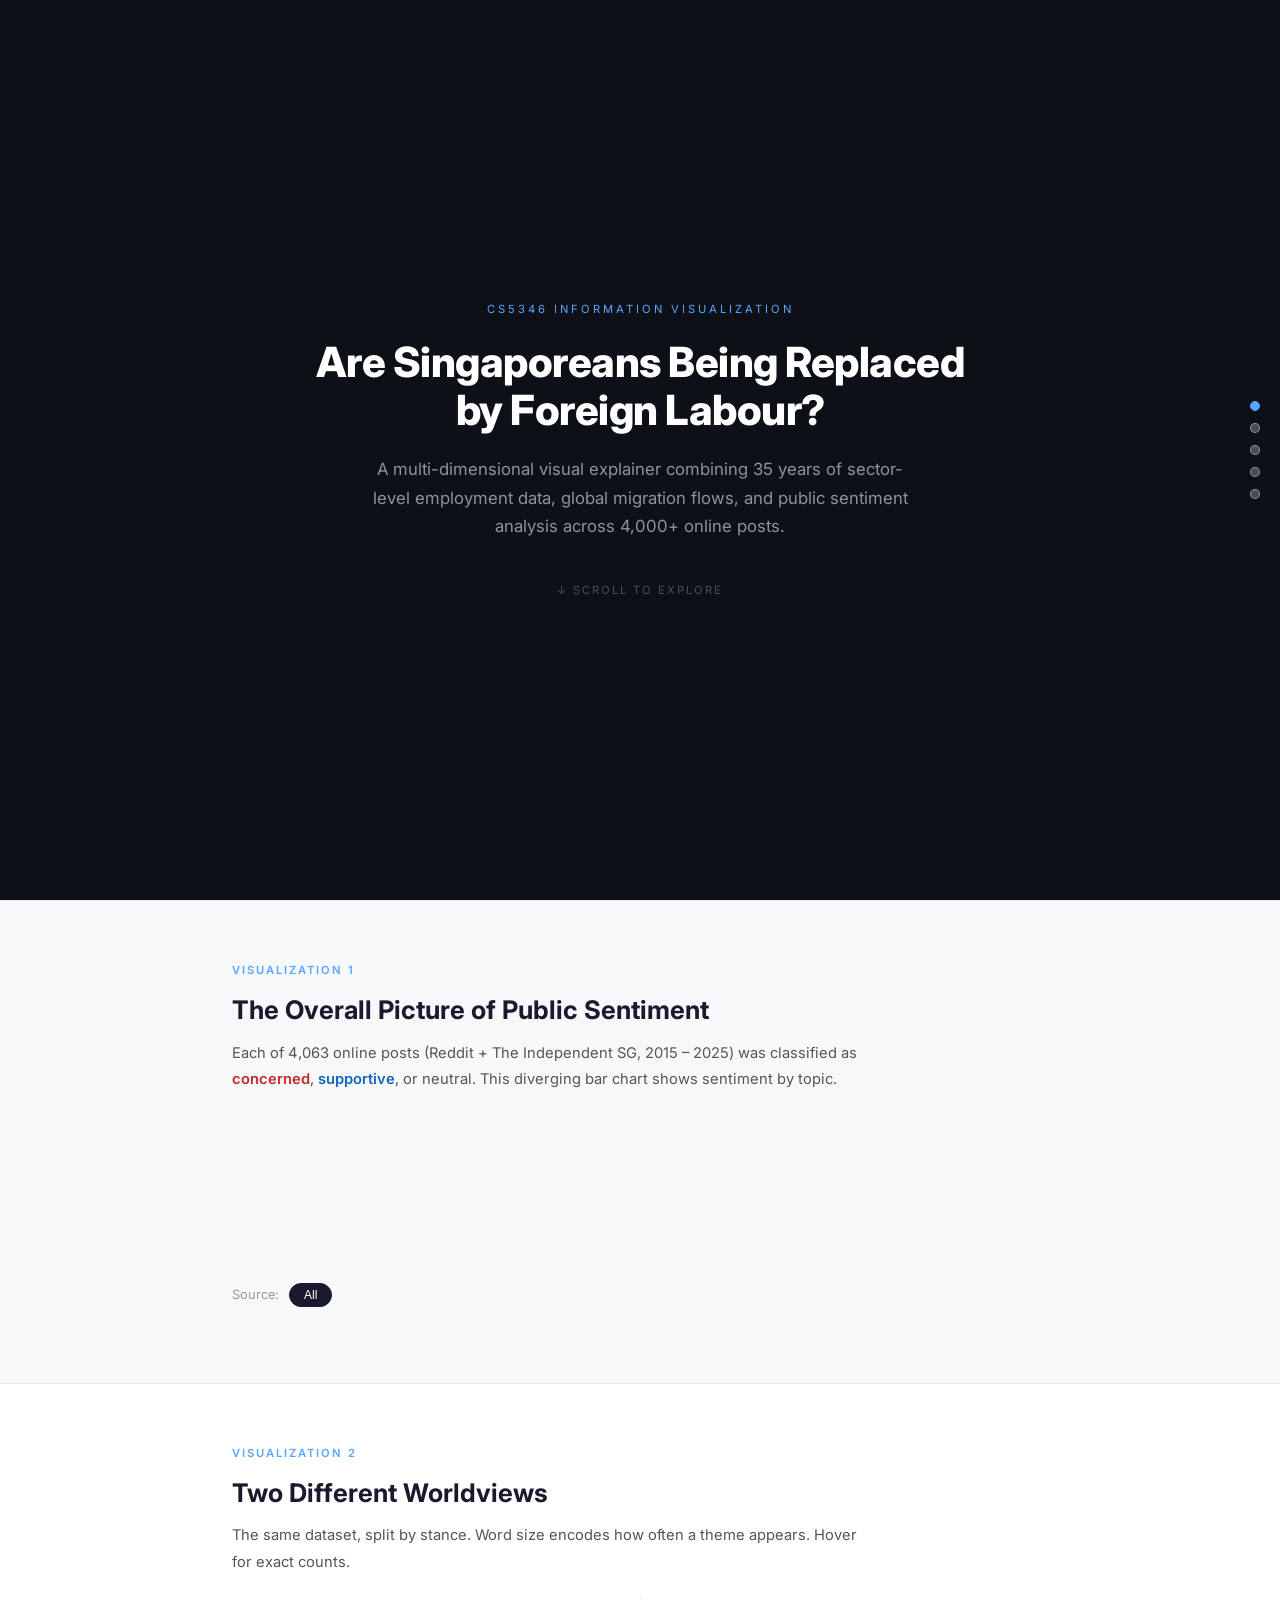
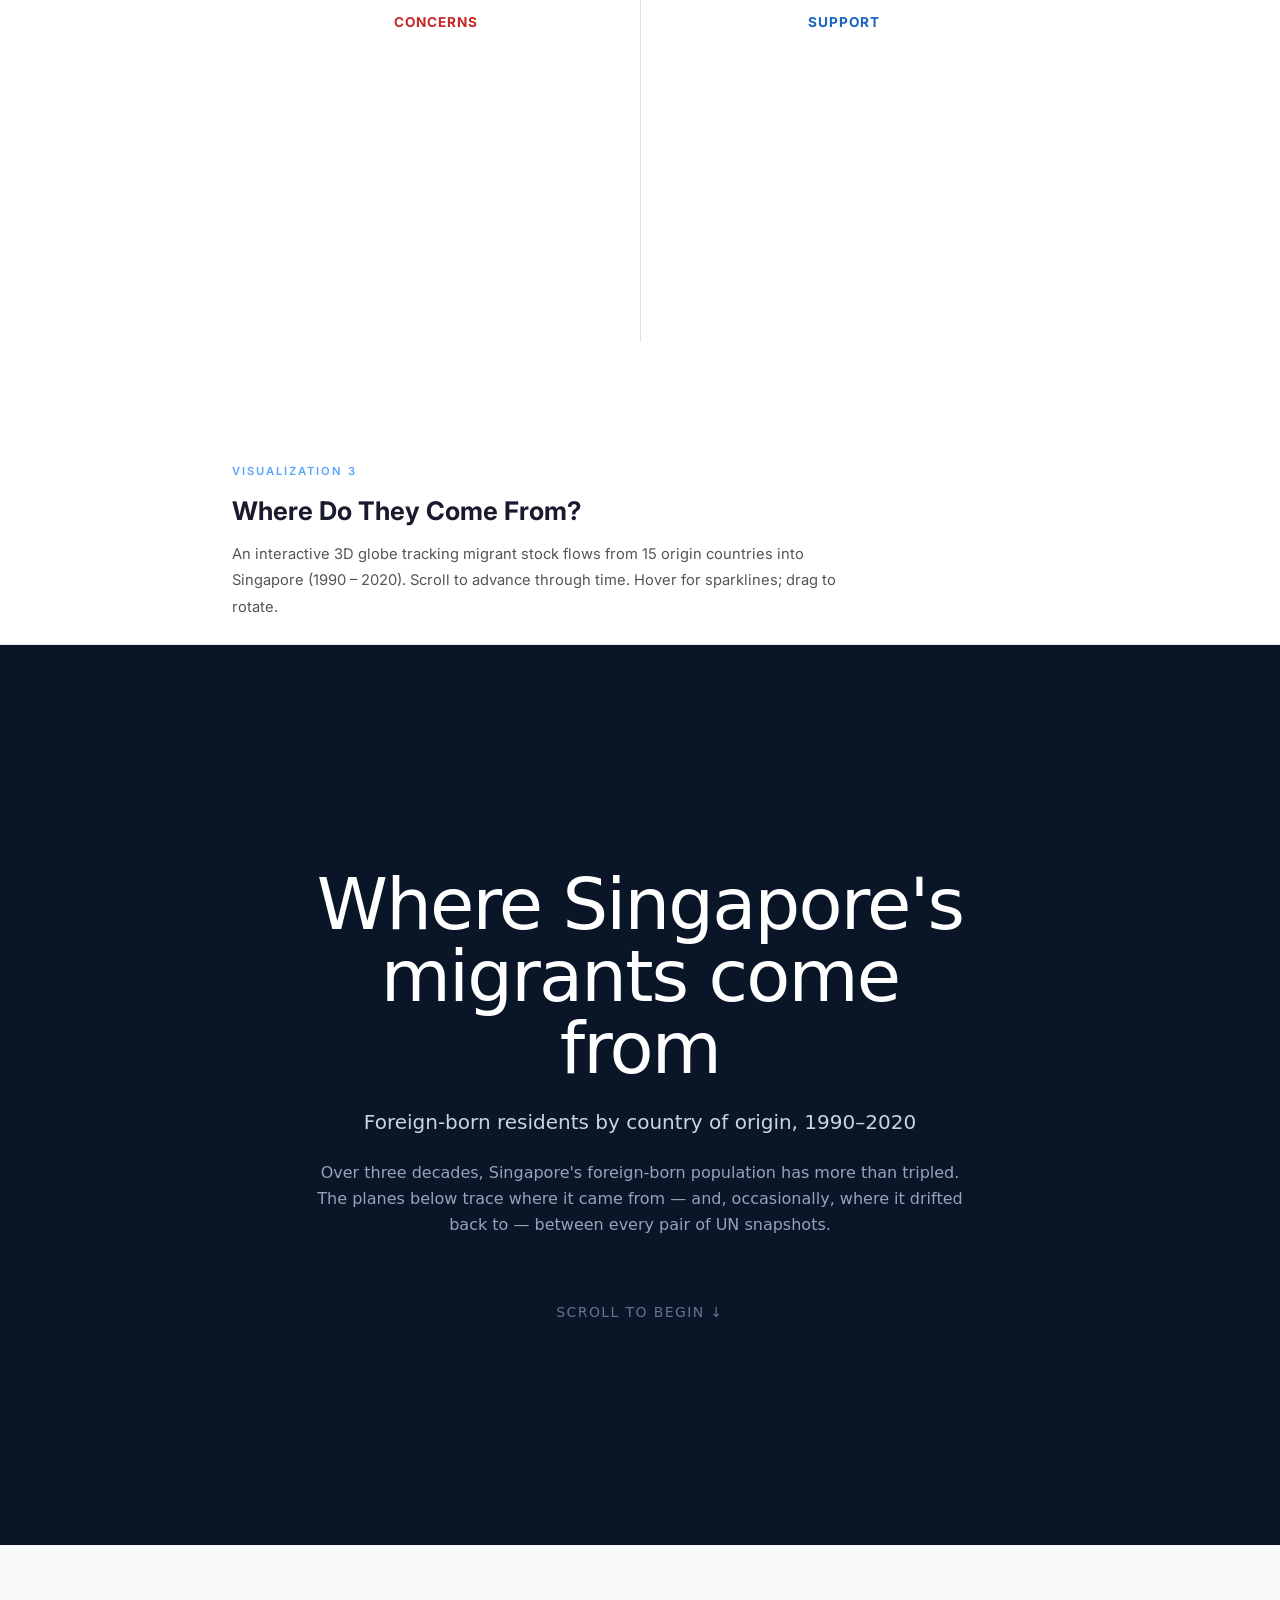
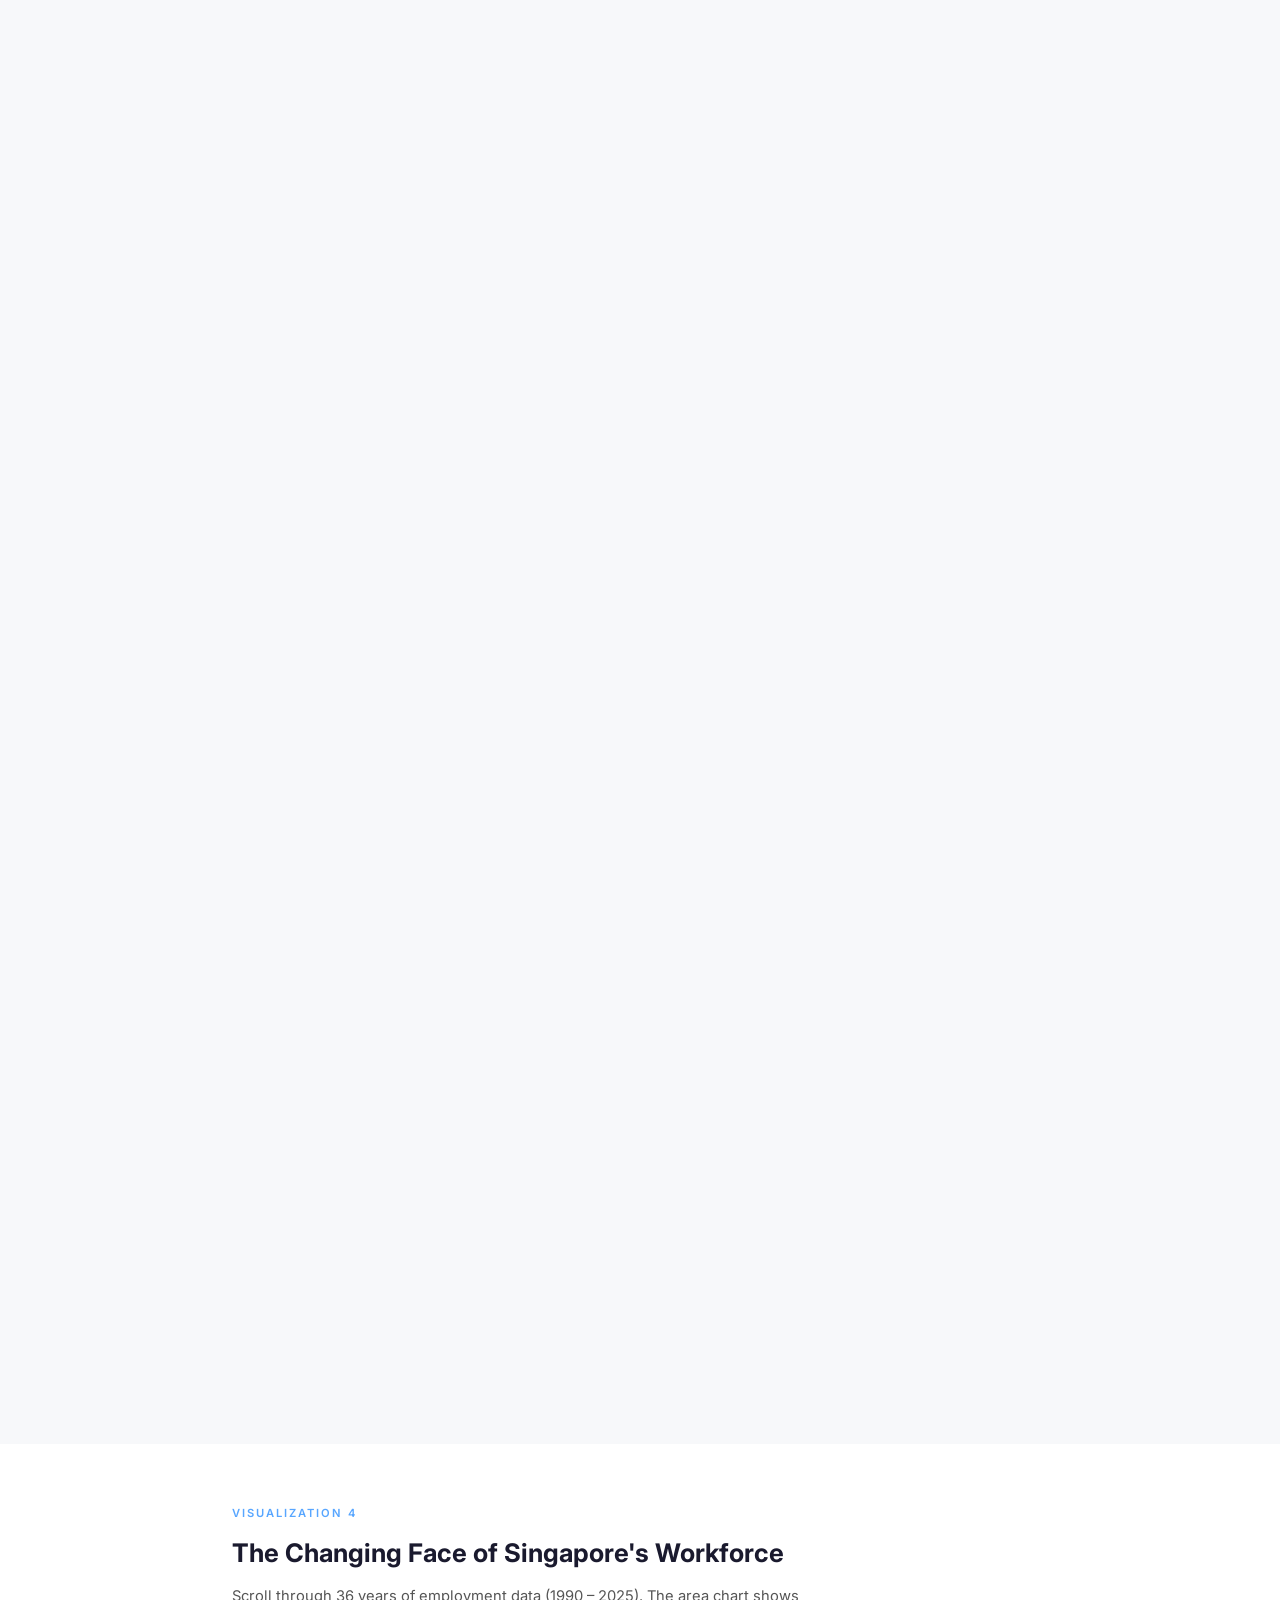
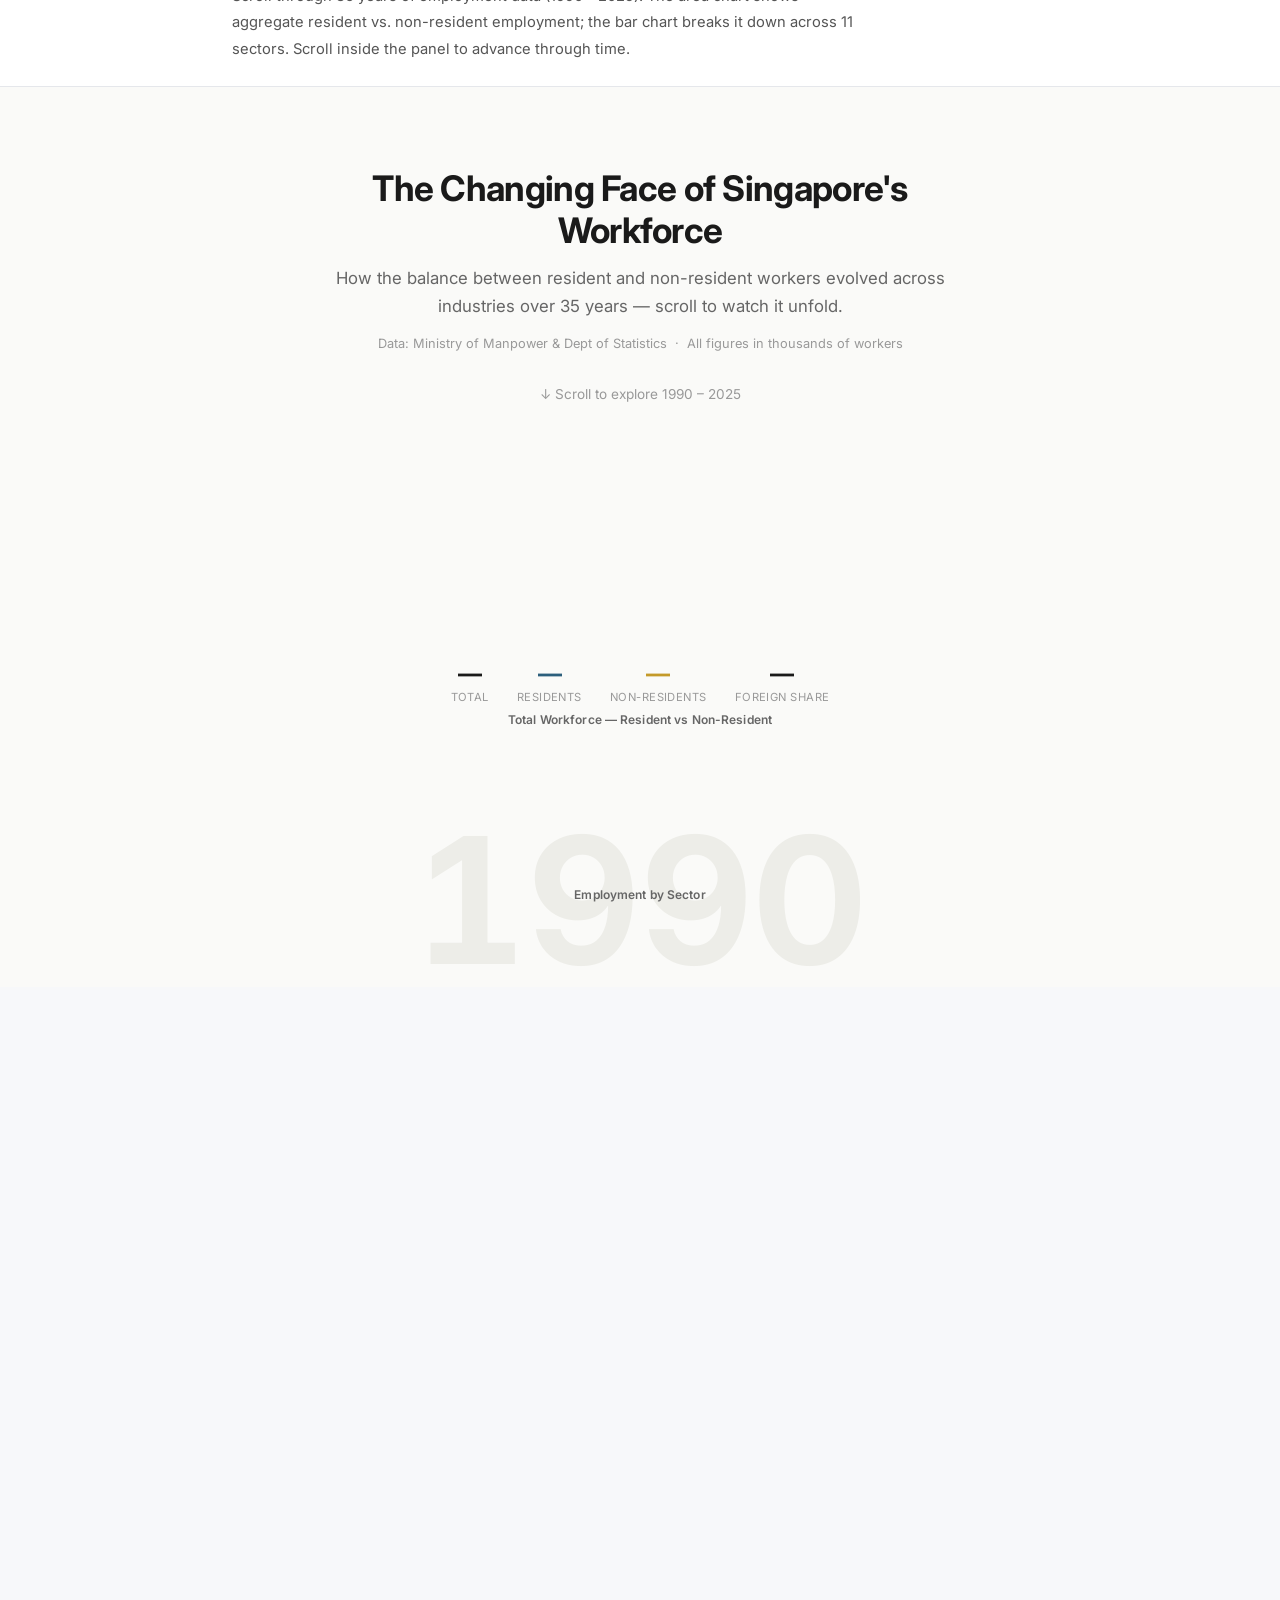
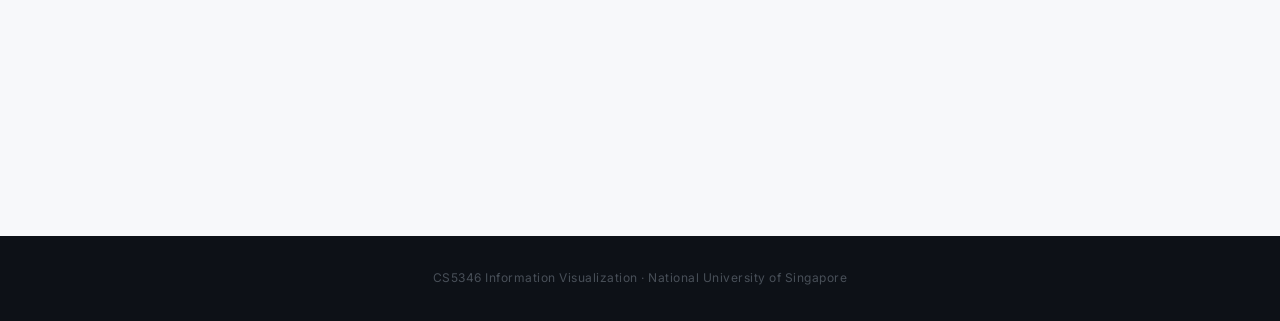
==== index.html @ 100b771f "init commit" ====
<!DOCTYPE html>
<html lang="en">
<head>
<meta charset="utf-8">
<meta name="viewport" content="width=device-width, initial-scale=1">
<title>Are Singaporeans Being Replaced by Foreign Labour?</title>
<link rel="preconnect" href="https://fonts.googleapis.com">
<link href="https://fonts.googleapis.com/css2?family=Inter:wght@300;400;500;600;700;800&display=swap" rel="stylesheet">
<script src="https://d3js.org/d3.v7.min.js"></script>
<script src="content.js"></script>
<style>
  * { margin: 0; padding: 0; box-sizing: border-box; }
  html, body {
    overscroll-behavior: none;          /* prevent browser bounce */
  }
  body {
    font-family: 'Inter', -apple-system, sans-serif;
    color: #1a1a2e;
    background: #fff;
    line-height: 1.7;
    -webkit-font-smoothing: antialiased;
  }

  /* ── HERO ── */
  .hero {
    min-height: 100vh;
    display: flex;
    flex-direction: column;
    align-items: center;
    justify-content: center;
    background: #0d1117;
    color: #e6edf3;
    text-align: center;
    padding: 60px 24px;
  }
  .hero-overline {
    font-size: 0.7rem;
    letter-spacing: 3px;
    text-transform: uppercase;
    color: #58a6ff;
    margin-bottom: 20px;
  }
  .hero h1 {
    font-size: 2.6rem;
    font-weight: 800;
    line-height: 1.15;
    color: #fff;
    margin-bottom: 20px;
    letter-spacing: -0.5px;
    max-width: 700px;
  }
  .hero .subtitle {
    font-size: 1.05rem;
    color: #8b949e;
    max-width: 560px;
    line-height: 1.7;
    margin-bottom: 40px;
  }
  .scroll-cue {
    font-size: 0.7rem;
    letter-spacing: 2px;
    text-transform: uppercase;
    color: #484f58;
    animation: pulse 2s ease infinite;
  }
  @keyframes pulse { 0%,100% { opacity: 0.4; } 50% { opacity: 1; } }

  /* ── NAV DOTS ── */
  .nav-dots {
    position: fixed;
    right: 20px;
    top: 50%;
    transform: translateY(-50%);
    display: flex;
    flex-direction: column;
    gap: 12px;
    z-index: 200;
  }
  .nav-dot {
    width: 10px; height: 10px;
    border-radius: 50%;
    background: rgba(255,255,255,0.25);
    border: 1.5px solid rgba(255,255,255,0.4);
    cursor: pointer;
    transition: all 0.2s;
    position: relative;
  }
  .nav-dot.active { background: #58a6ff; border-color: #58a6ff; }
  .nav-dot::after {
    content: attr(data-label);
    position: absolute;
    right: 18px;
    top: 50%;
    transform: translateY(-50%);
    font-size: 0.65rem;
    color: #8b949e;
    white-space: nowrap;
    opacity: 0;
    transition: opacity 0.2s;
    pointer-events: none;
    background: rgba(13,17,23,0.85);
    padding: 2px 8px;
    border-radius: 4px;
  }
  .nav-dot:hover::after { opacity: 1; }

  /* ── SECTION HEADERS ── */
  .section-header {
    max-width: 880px;
    margin: 0 auto;
    padding: 60px 32px 24px;
  }
  .section-num {
    font-size: 0.7rem;
    letter-spacing: 2px;
    text-transform: uppercase;
    color: #58a6ff;
    font-weight: 600;
    margin-bottom: 8px;
  }
  .section-header h2 {
    font-size: 1.6rem;
    font-weight: 700;
    color: #1a1a2e;
    margin-bottom: 8px;
  }
  .section-header p {
    font-size: 0.92rem;
    color: #555;
    max-width: 640px;
    line-height: 1.8;
  }

  /* ── SCROLL-SYNCED IFRAME SECTIONS ── */
  .scroll-section {
    position: relative;
    border-top: 1px solid #e5e7eb;
  }
  .scroll-section:nth-child(even) { background: #f7f8fa; }
  .scroll-section .iframe-sticky {
    position: sticky;
    top: 0;
    height: 100vh;
    width: 100%;
    z-index: 1;
  }
  .scroll-section .iframe-sticky iframe {
    width: 100%;
    height: 100%;
    border: none;
    display: block;
  }
  /* Transparent overlay captures wheel/touch so parent page owns the scroll */
  .iframe-scroll-capture {
    position: absolute;
    top: 0; left: 0; right: 0; bottom: 0;
    z-index: 10;
    cursor: default;
  }

  /* ── INLINE D3 CHART SECTIONS ── */
  .viz-section {
    position: relative;
    border-top: 1px solid #e5e7eb;
  }
  .viz-section:nth-child(odd) { background: #f7f8fa; }

  .chart-area {
    max-width: 880px;
    margin: 0 auto;
    padding: 0 32px 60px;
  }
  .chart-container { width: 100%; overflow-x: auto; }
  .chart-container svg { width: 100%; display: block; }

  /* Stance chart filter controls */
  #filter-controls {
    display: flex;
    align-items: center;
    gap: 10px;
    margin-top: 16px;
    flex-wrap: wrap;
  }
  .filter-label { font-size: 0.8rem; color: #999; }
  .button-group { display: flex; gap: 4px; flex-wrap: wrap; }
  .filter-btn {
    padding: 4px 14px;
    border: 1px solid #e0e0e0;
    border-radius: 16px;
    background: #fff;
    font-size: 0.75rem;
    font-weight: 500;
    color: #666;
    cursor: pointer;
    transition: all 0.2s;
  }
  .filter-btn:hover { border-color: #1a1a2e; color: #1a1a2e; }
  .filter-btn.active { background: #1a1a2e; color: #fff; border-color: #1a1a2e; }

  .chart-insight {
    font-size: 0.85rem;
    color: #777;
    font-style: italic;
    margin-top: 16px;
    padding-left: 16px;
    border-left: 3px solid #ddd;
  }

  /* Word cloud pair */
  .cloud-pair {
    display: grid;
    grid-template-columns: 1fr 1px 1fr;
    gap: 0;
    min-height: 320px;
  }
  .cloud-side { padding: 12px 0; }
  .cloud-side h3 {
    text-align: center;
    font-size: 0.85rem;
    font-weight: 700;
    letter-spacing: 1px;
    text-transform: uppercase;
    margin-bottom: 8px;
  }
  .cloud-anti h3 { color: #c62828; }
  .cloud-pro h3 { color: #1565c0; }
  .cloud-divider { background: #e0e0e0; }
  .cloud-side svg { width: 100%; height: 280px; }
  .inline-anti { color: #c62828; font-weight: 600; }
  .inline-pro { color: #1565c0; font-weight: 600; }

  /* ── TOOLTIP ── */
  .tooltip {
    position: fixed;
    background: #fff;
    border: 1px solid #e0e0e0;
    border-radius: 8px;
    padding: 12px 16px;
    box-shadow: 0 8px 24px rgba(0,0,0,0.08);
    pointer-events: none;
    z-index: 500;
    max-width: 300px;
    font-size: 0.82rem;
    transition: opacity 0.15s;
  }
  .tooltip.hidden { opacity: 0; pointer-events: none; }
  .tooltip-header { display: flex; justify-content: space-between; align-items: center; margin-bottom: 6px; }
  .tooltip-topic { font-weight: 700; font-size: 0.9rem; }
  .tooltip-stance { padding: 2px 8px; border-radius: 3px; font-size: 0.65rem; font-weight: 700; text-transform: uppercase; }
  .tooltip-stance.anti { background: #fde0dc; color: #c62828; }
  .tooltip-stance.pro { background: #dceefb; color: #1565c0; }
  .tooltip-count { font-size: 0.78rem; color: #888; margin-bottom: 4px; }
  .tooltip-quote { font-size: 0.75rem; color: #999; font-style: italic; border-top: 1px solid #f0f0f0; padding-top: 6px; }

  /* ── FOOTER ── */
  footer {
    background: #0d1117;
    color: #484f58;
    text-align: center;
    padding: 32px 24px;
    font-size: 0.75rem;
    letter-spacing: 0.5px;
  }

  /* ── RESPONSIVE ── */
  @media (max-width: 640px) {
    .hero h1 { font-size: 1.6rem; }
    .cloud-pair { grid-template-columns: 1fr; }
    .cloud-divider { height: 1px; width: 100%; }
    .nav-dots { display: none; }
  }
</style>
</head>
<body>

<!-- ═══════ NAV DOTS ═══════ -->
<nav class="nav-dots">
  <div class="nav-dot active" data-label="Top" onclick="document.getElementById('hero-section').scrollIntoView({behavior:'smooth'})"></div>
  <div class="nav-dot" data-label="Sentiment" onclick="document.getElementById('sec-stance').scrollIntoView({behavior:'smooth'})"></div>
  <div class="nav-dot" data-label="Worldviews" onclick="document.getElementById('sec-clouds').scrollIntoView({behavior:'smooth'})"></div>
  <div class="nav-dot" data-label="Migration Globe" onclick="document.getElementById('hdr-globe').scrollIntoView({behavior:'smooth'})"></div>
  <div class="nav-dot" data-label="Labor Share" onclick="document.getElementById('hdr-labor').scrollIntoView({behavior:'smooth'})"></div>
</nav>

<!-- ═══════ HERO ═══════ -->
<section class="hero" id="hero-section">
  <div class="hero-overline" id="txt-hero-overline"></div>
  <h1 id="txt-hero-title"></h1>
  <p class="subtitle" id="txt-hero-subtitle"></p>
  <div class="scroll-cue" id="txt-hero-cue"></div>
</section>

<!-- ═══════ VIZ 1: STANCE CHART — inline D3 ═══════ -->
<section class="viz-section" id="sec-stance">
  <div class="section-header">
    <div class="section-num" id="txt-stance-num"></div>
    <h2 id="txt-stance-title"></h2>
    <p id="txt-stance-desc"></p>
  </div>
  <div class="chart-area">
    <div class="chart-container"><svg id="stance-chart"></svg></div>
    <div id="filter-controls">
      <span class="filter-label">Source:</span>
      <div class="button-group" id="source-filters">
        <button class="filter-btn active" data-source="all">All</button>
      </div>
    </div>
    <p class="chart-insight" id="insight-stance"></p>
  </div>
</section>

<!-- ═══════ VIZ 2: WORD CLOUDS — inline D3 ═══════ -->
<section class="viz-section" id="sec-clouds">
  <div class="section-header">
    <div class="section-num" id="txt-clouds-num"></div>
    <h2 id="txt-clouds-title"></h2>
    <p id="txt-clouds-desc"></p>
  </div>
  <div class="chart-area">
    <div class="cloud-pair">
      <div class="cloud-side cloud-anti">
        <h3 id="txt-clouds-anti"></h3>
        <svg id="cloud-anti"></svg>
      </div>
      <div class="cloud-divider"></div>
      <div class="cloud-side cloud-pro">
        <h3 id="txt-clouds-pro"></h3>
        <svg id="cloud-pro"></svg>
      </div>
    </div>
  </div>
</section>

<!-- ═══════ VIZ 3: GLOBE — scroll-synced iframe ═══════ -->
<div class="section-header" id="hdr-globe">
  <div class="section-num" id="txt-globe-num"></div>
  <h2 id="txt-globe-title"></h2>
  <p id="txt-globe-desc"></p>
</div>
<section class="scroll-section" id="sec-globe" style="height: 800vh;">
  <div class="iframe-sticky">
    <div class="iframe-scroll-capture" data-section="sec-globe"></div>
    <iframe id="iframe-globe" src="src/globe/index.html" loading="lazy"></iframe>
  </div>
</section>

<!-- ═══════ VIZ 4: LABOR SHARE — scroll-synced iframe ═══════ -->
<div class="section-header" id="hdr-labor">
  <div class="section-num" id="txt-labor-num"></div>
  <h2 id="txt-labor-title"></h2>
  <p id="txt-labor-desc"></p>
</div>
<section class="scroll-section" id="sec-labor" style="height: 550vh;">
  <div class="iframe-sticky">
    <div class="iframe-scroll-capture" data-section="sec-labor"></div>
    <iframe id="iframe-labor" src="src/labor-share.html" loading="lazy"></iframe>
  </div>
</section>

<!-- ═══════ FOOTER ═══════ -->
<footer id="txt-footer"></footer>

<!-- ═══════ TOOLTIP ═══════ -->
<div id="tooltip" class="tooltip hidden">
  <div class="tooltip-header">
    <span class="tooltip-topic"></span>
    <span class="tooltip-stance"></span>
  </div>
  <div class="tooltip-count"></div>
  <div class="tooltip-quote" style="display:none"></div>
</div>

<!-- ═══════ SCRIPTS ═══════ -->
<script>
// ── Inject text from content.js ──
(function injectContent() {
  const C = CONTENT;
  const set = (id, html) => { const el = document.getElementById(id); if (el) el.innerHTML = html; };

  set("txt-hero-overline", C.hero.overline);
  set("txt-hero-title",    C.hero.title);
  set("txt-hero-subtitle", C.hero.subtitle);
  set("txt-hero-cue",      C.hero.scrollCue);

  set("txt-labor-num",   C.laborShare.num);
  set("txt-labor-title", C.laborShare.title);
  set("txt-labor-desc",  C.laborShare.desc);

  set("txt-globe-num",   C.globe.num);
  set("txt-globe-title", C.globe.title);
  set("txt-globe-desc",  C.globe.desc);

  set("txt-stance-num",   C.stance.num);
  set("txt-stance-title", C.stance.title);
  set("txt-stance-desc",  C.stance.desc);

  set("txt-clouds-num",   C.clouds.num);
  set("txt-clouds-title", C.clouds.title);
  set("txt-clouds-desc",  C.clouds.desc);
  set("txt-clouds-anti",  C.clouds.labelAnti);
  set("txt-clouds-pro",   C.clouds.labelPro);

  set("txt-footer", C.footer);

  document.title = C.hero.title;
})();

// ── Overlay: forward wheel & touch to parent scroll ──
document.querySelectorAll('.iframe-scroll-capture').forEach(overlay => {
  overlay.addEventListener('wheel', e => {
    e.preventDefault();
    e.stopPropagation();
    window.scrollBy(0, e.deltaY);
  }, { passive: false });

  let touchY = null;
  overlay.addEventListener('touchstart', e => {
    touchY = e.touches[0].clientY;
  }, { passive: true });
  overlay.addEventListener('touchmove', e => {
    if (touchY === null) return;
    const dy = touchY - e.touches[0].clientY;
    touchY = e.touches[0].clientY;
    e.preventDefault();
    window.scrollBy(0, dy);
  }, { passive: false });
  overlay.addEventListener('touchend', () => { touchY = null; }, { passive: true });
});

// ── Scroll-sync: parent scroll drives iframe scroll ──
function setupScrollSync(sectionId, iframeId) {
  const section = document.getElementById(sectionId);
  const iframe  = document.getElementById(iframeId);
  let maxScroll = 0;
  let ready = false;

  function measure() {
    try {
      const doc = iframe.contentDocument || iframe.contentWindow.document;
      maxScroll = doc.documentElement.scrollHeight - iframe.clientHeight;
      ready = maxScroll > 0;
    } catch(e) { ready = false; }
  }

  iframe.addEventListener("load", () => {
    measure();
    // Re-measure after a delay in case D3 charts inflate the content
    setTimeout(measure, 500);
    setTimeout(measure, 1500);
  });

  function sync() {
    if (!ready) return;
    const rect = section.getBoundingClientRect();
    const scrollable = section.offsetHeight - window.innerHeight;
    if (scrollable <= 0) return;
    const progress = Math.max(0, Math.min(1, -rect.top / scrollable));
    try {
      iframe.contentWindow.scrollTo({ top: Math.round(progress * maxScroll), behavior: 'instant' });
    } catch(e) {}
  }

  window.addEventListener("scroll", sync, { passive: true });
  window.addEventListener("resize", () => { measure(); sync(); });
}

setupScrollSync("sec-labor", "iframe-labor");
setupScrollSync("sec-globe", "iframe-globe");

// ── Tooltip ──
const Tooltip = (() => {
    let el;
    function init() { el = document.getElementById("tooltip"); }
    function show(event, d) {
        if (!el) init();
        el.querySelector(".tooltip-topic").textContent = d.topic || "";
        const s = el.querySelector(".tooltip-stance");
        s.textContent = d.stance || "";
        s.className = "tooltip-stance " + (d.stance || "");
        el.querySelector(".tooltip-count").textContent = d.detail || "";
        const q = el.querySelector(".tooltip-quote");
        if (d.quote) { q.textContent = d.quote; q.style.display = "block"; }
        else { q.style.display = "none"; }
        el.classList.remove("hidden");
        move(event);
    }
    function move(e) {
        const pad = 14;
        let x = e.clientX + pad, y = e.clientY - (el.offsetHeight / 2);
        if (x + el.offsetWidth > window.innerWidth) x = e.clientX - el.offsetWidth - pad;
        if (y < pad) y = pad;
        if (y + el.offsetHeight > window.innerHeight - pad) y = window.innerHeight - el.offsetHeight - pad;
        el.style.left = x + "px"; el.style.top = y + "px";
    }
    function hide() { if (!el) init(); el.classList.add("hidden"); }
    return { init, show, move, hide };
})();

// ── Stance Chart ──
const StanceChart = (() => {
    const C = { anti: "#c62828", pro: "#1565c0", neutral: "#ccc" };
    const margin = { top: 24, right: 70, bottom: 20, left: 160 };
    let svg, g, width, height;
    function init(selector) {
        svg = d3.select(selector);
        const w = svg.node().parentElement.getBoundingClientRect().width;
        width = w - margin.left - margin.right;
        height = 240;
        svg.attr("width", w).attr("height", height + margin.top + margin.bottom);
        g = svg.append("g").attr("transform", `translate(${margin.left},${margin.top})`);
    }
    function render(data, samplePosts) {
        g.selectAll("*").remove();
        data = data.filter(d => d.total >= 5 && d.topic !== "General");
        data.sort((a, b) => b.antiPct - a.antiPct);
        const y = d3.scaleBand().domain(data.map(d => d.topic)).range([0, height]).padding(0.3);
        const maxVal = d3.max(data, d => Math.max(d.anti, d.pro));
        const x = d3.scaleLinear().domain([0, maxVal * 1.15]).range([0, width / 2]);
        g.append("line").attr("x1", width/2).attr("x2", width/2).attr("y1",-8).attr("y2",height).attr("stroke","#e0e0e0");
        g.append("text").attr("x",width/4).attr("y",-12).attr("text-anchor","middle").style("font-size","10px").style("font-weight","600").style("fill",C.anti).text("Concerned");
        g.append("text").attr("x",width*3/4).attr("y",-12).attr("text-anchor","middle").style("font-size","10px").style("font-weight","600").style("fill",C.pro).text("Supportive");
        g.append("g").call(d3.axisLeft(y).tickSize(0).tickPadding(10)).select(".domain").remove();
        g.selectAll(".tick text").style("font-size","11px").style("font-weight","600");
        g.selectAll(".bar-a").data(data).enter().append("rect")
            .attr("x",d=>width/2-x(d.anti)).attr("y",d=>y(d.topic)).attr("width",0).attr("height",y.bandwidth())
            .attr("rx",3).attr("fill",C.anti).attr("opacity",0.8)
            .on("mouseenter",function(e,d){d3.select(this).attr("opacity",1);Tooltip.show(e,{topic:d.topic,stance:"anti",detail:`${d.anti} posts (${d.antiPct}%)`,quote:findQuote(samplePosts,d.topic,"anti")});})
            .on("mousemove",e=>Tooltip.move(e)).on("mouseleave",function(){d3.select(this).attr("opacity",0.8);Tooltip.hide();})
            .transition().duration(600).ease(d3.easeCubicOut).attr("width",d=>x(d.anti));
        g.selectAll(".bar-p").data(data).enter().append("rect")
            .attr("x",width/2).attr("y",d=>y(d.topic)).attr("width",0).attr("height",y.bandwidth())
            .attr("rx",3).attr("fill",C.pro).attr("opacity",0.8)
            .on("mouseenter",function(e,d){d3.select(this).attr("opacity",1);Tooltip.show(e,{topic:d.topic,stance:"pro",detail:`${d.pro} posts (${d.proPct}%)`,quote:findQuote(samplePosts,d.topic,"pro")});})
            .on("mousemove",e=>Tooltip.move(e)).on("mouseleave",function(){d3.select(this).attr("opacity",0.8);Tooltip.hide();})
            .transition().duration(600).ease(d3.easeCubicOut).attr("width",d=>x(d.pro));
        g.selectAll(null).data(data).enter().append("text").attr("x",d=>width/2-x(d.anti)-6).attr("y",d=>y(d.topic)+y.bandwidth()/2+4).attr("text-anchor","end").style("font-size","10px").style("font-weight","600").style("fill",C.anti).text(d=>d.anti);
        g.selectAll(null).data(data).enter().append("text").attr("x",d=>width/2+x(d.pro)+6).attr("y",d=>y(d.topic)+y.bandwidth()/2+4).style("font-size","10px").style("font-weight","600").style("fill",C.pro).text(d=>d.pro);
        const totalN=data.reduce((s,d)=>s+d.total,0);
        g.append("text").attr("x",width/2).attr("y",height+14).attr("text-anchor","middle").style("font-size","9px").style("fill","#bbb").text(`Based on ${totalN.toLocaleString()} posts${totalN<100?" (small sample)":""}`);
    }
    function findQuote(posts,topic,stance){if(!posts)return"";const m=posts.filter(p=>p.topic===topic&&p.stance===stance);return m.length?`"${m[Math.floor(Math.random()*m.length)].text}"`:""}
    return { init, render };
})();

// ── Word Clouds ──
const ThemeClouds = (() => {
    function render(antiSel, proSel, data) {
        if (!data || !data.anti || !data.pro) return;
        renderCloud(antiSel, data.anti, "#c62828");
        renderCloud(proSel, data.pro, "#1565c0");
    }
    function renderCloud(selector, words, color) {
        const svg = d3.select(selector);
        const w = svg.node().parentElement.getBoundingClientRect().width;
        const h = 280;
        svg.attr("width", w).attr("height", h);
        const maxC = d3.max(words, d => d.count), minC = d3.min(words, d => d.count);
        const fontSize = d3.scaleLinear().domain([minC, maxC]).range([11, 26]);
        const opacity = d3.scaleLinear().domain([minC, maxC]).range([0.4, 1]);
        const cx = w / 2, cy = h / 2;
        const nodes = words.map(d => ({ text: d.theme, count: d.count, size: fontSize(d.count), x: cx + (Math.random()-0.5)*w*0.4, y: cy + (Math.random()-0.5)*h*0.4 }));
        const sim = d3.forceSimulation(nodes).force("x",d3.forceX(cx).strength(0.04)).force("y",d3.forceY(cy).strength(0.04)).force("collide",d3.forceCollide(d=>d.size*2.2)).stop();
        for (let i = 0; i < 120; i++) sim.tick();
        svg.selectAll("text").data(nodes).enter().append("text")
            .attr("x",d=>d.x).attr("y",d=>d.y).attr("text-anchor","middle").attr("dominant-baseline","middle")
            .style("font-size",d=>d.size+"px").style("font-weight",d=>d.count>maxC*0.5?"700":"400")
            .style("fill",color).style("opacity",d=>opacity(d.count)).style("cursor","default").text(d=>d.text)
            .on("mouseenter",function(e,d){d3.select(this).style("opacity",1).style("font-weight","800");Tooltip.show(e,{topic:d.text,stance:color==="#c62828"?"anti":"pro",detail:`Mentioned in ${d.count} posts`});})
            .on("mousemove",e=>Tooltip.move(e))
            .on("mouseleave",function(e,d){d3.select(this).style("opacity",opacity(d.count)).style("font-weight",d.count>maxC*0.5?"700":"400");Tooltip.hide();});
    }
    return { render };
})();

// ── Main: load sentiment data, render inline charts ──
(async function main() {
    try {
        const data = await d3.json("src/sentiment/viz_data.json");
        if (!data || !data.perception) return;
        Tooltip.init();

        const topics = data.perception.byTopic.filter(t => t.total >= 5 && t.topic !== "General");
        const topAnti = [...topics].sort((a, b) => b.antiPct - a.antiPct)[0];
        if (topAnti) {
            const el = document.getElementById("insight-stance");
            if (el) el.textContent = `"${topAnti.topic}" has the highest concern at ${topAnti.antiPct}% — the most contested topic in online discourse.`;
        }

        // Source filters
        const container = document.getElementById("source-filters");
        const labels = { reddit: "Reddit", independent_sg: "Independent SG" };
        data.meta.sources.forEach(src => {
            const btn = document.createElement("button");
            btn.className = "filter-btn"; btn.dataset.source = src;
            btn.textContent = labels[src] || src;
            container.appendChild(btn);
        });
        container.querySelectorAll(".filter-btn").forEach(btn => {
            btn.addEventListener("click", () => {
                container.querySelectorAll(".filter-btn").forEach(b => b.classList.remove("active"));
                btn.classList.add("active");
                const src = btn.dataset.source;
                let filtered;
                if (src === "all") { filtered = data.perception.byTopic; }
                else {
                    const raw = data.perception.byTopicAndSource.filter(d => d.source === src);
                    const map = {};
                    raw.forEach(d => { if (!map[d.topic]) map[d.topic]={topic:d.topic,anti:0,pro:0,neutral:0,total:0}; map[d.topic].anti+=d.anti;map[d.topic].pro+=d.pro;map[d.topic].neutral+=d.neutral;map[d.topic].total+=d.total; });
                    filtered = Object.values(map).map(d => ({...d, antiPct:d.total?+(d.anti/d.total*100).toFixed(1):0, proPct:d.total?+(d.pro/d.total*100).toFixed(1):0}));
                }
                d3.select("#stance-chart").selectAll("*").remove();
                StanceChart.init("#stance-chart");
                StanceChart.render(filtered.filter(t=>t.total>=5&&t.topic!=="General"), data.perception.samplePosts);
            });
        });

        // Scroll-triggered rendering for inline charts
        const rendered = new Set();
        const observer = new IntersectionObserver(entries => {
            entries.forEach(e => {
                if (e.isIntersecting && !rendered.has(e.target.id)) {
                    rendered.add(e.target.id);
                    if (e.target.id === "sec-stance") { StanceChart.init("#stance-chart"); StanceChart.render(topics, data.perception.samplePosts); }
                    if (e.target.id === "sec-clouds" && data.perception.themes) { ThemeClouds.render("#cloud-anti", "#cloud-pro", data.perception.themes); }
                }
            });
        }, { threshold: 0.15 });
        document.querySelectorAll(".viz-section").forEach(s => observer.observe(s));
    } catch (err) { console.error("Failed to load sentiment data:", err); }
})();

// ── Nav dot tracking ──
(function() {
    const dots = document.querySelectorAll(".nav-dot");
    const sections = ["hero-section", "sec-stance", "sec-clouds", "hdr-globe", "hdr-labor"];
    const observer = new IntersectionObserver(entries => {
        entries.forEach(e => {
            if (e.isIntersecting) {
                const idx = sections.indexOf(e.target.id);
                if (idx >= 0) { dots.forEach(d => d.classList.remove("active")); dots[idx].classList.add("active"); }
            }
        });
    }, { threshold: 0.2 });
    sections.forEach(id => { const el = document.getElementById(id); if (el) observer.observe(el); });
})();
</script>
</body>
</html>
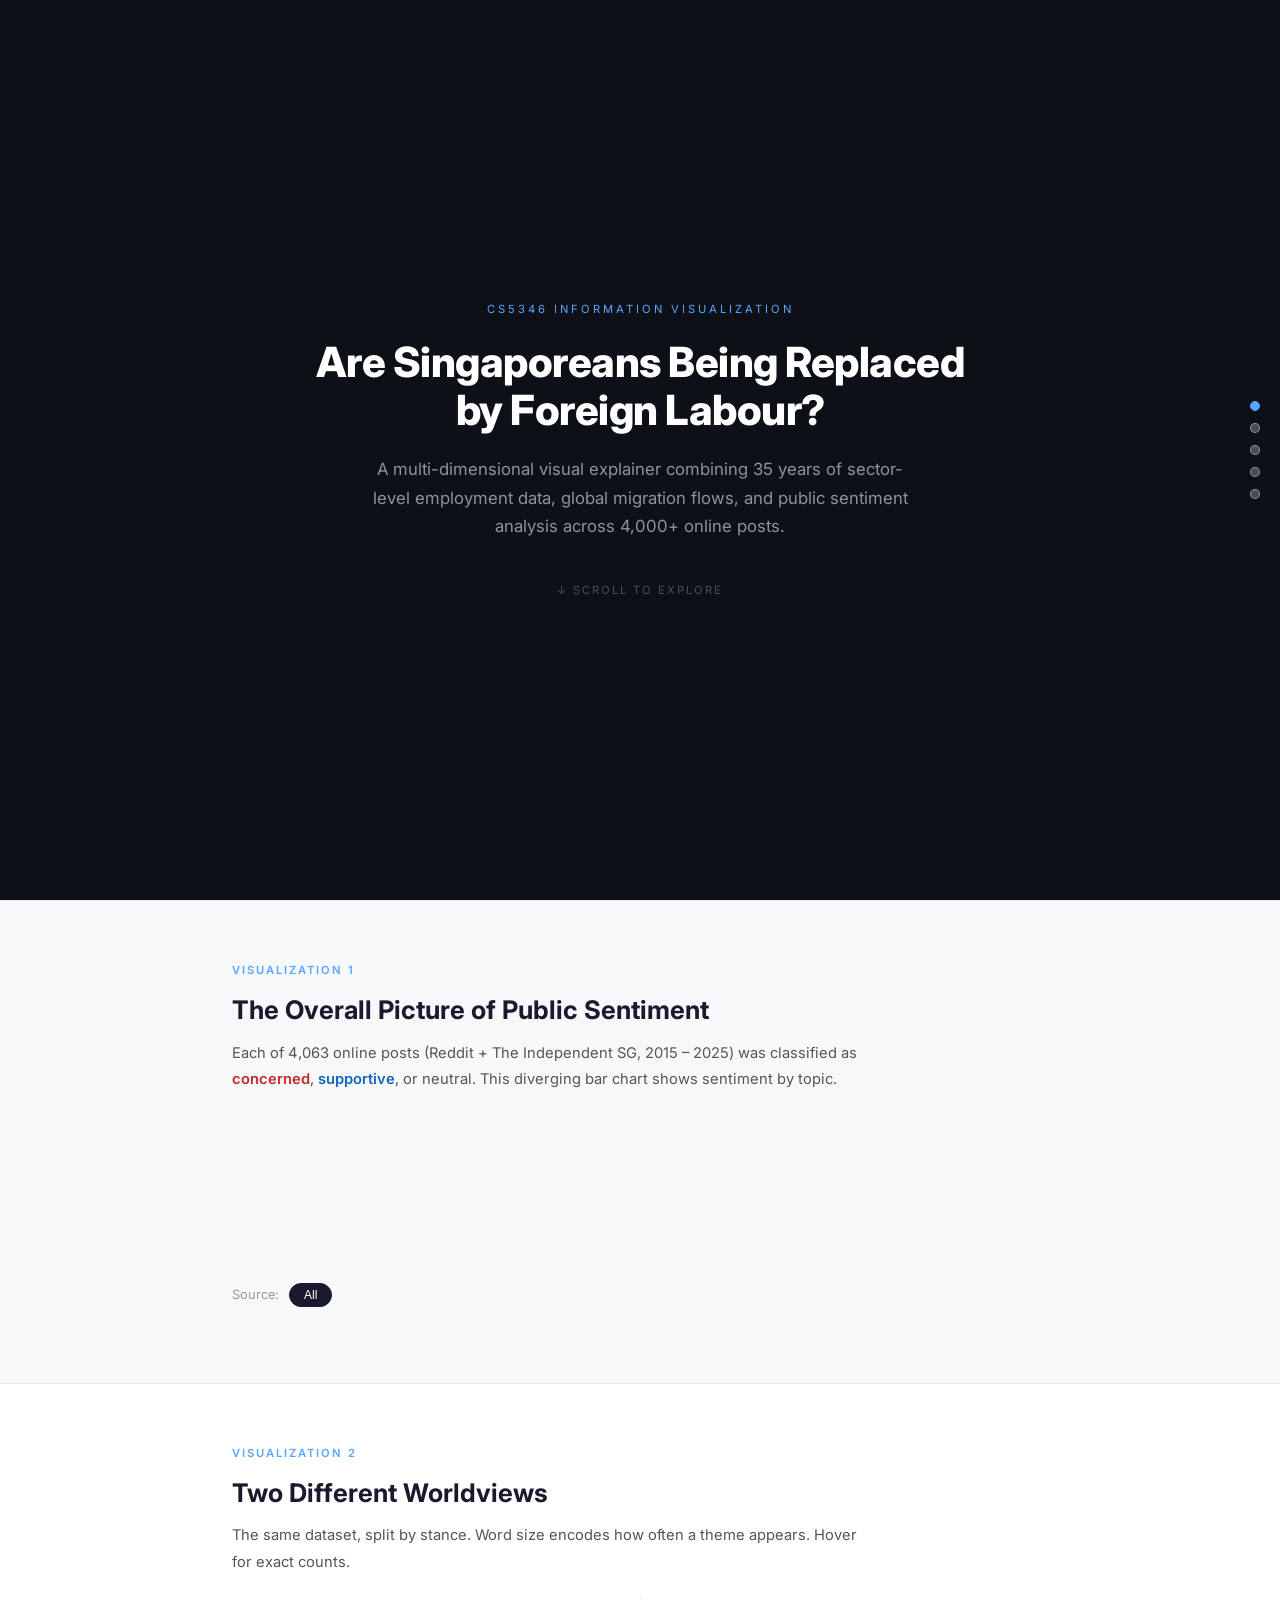
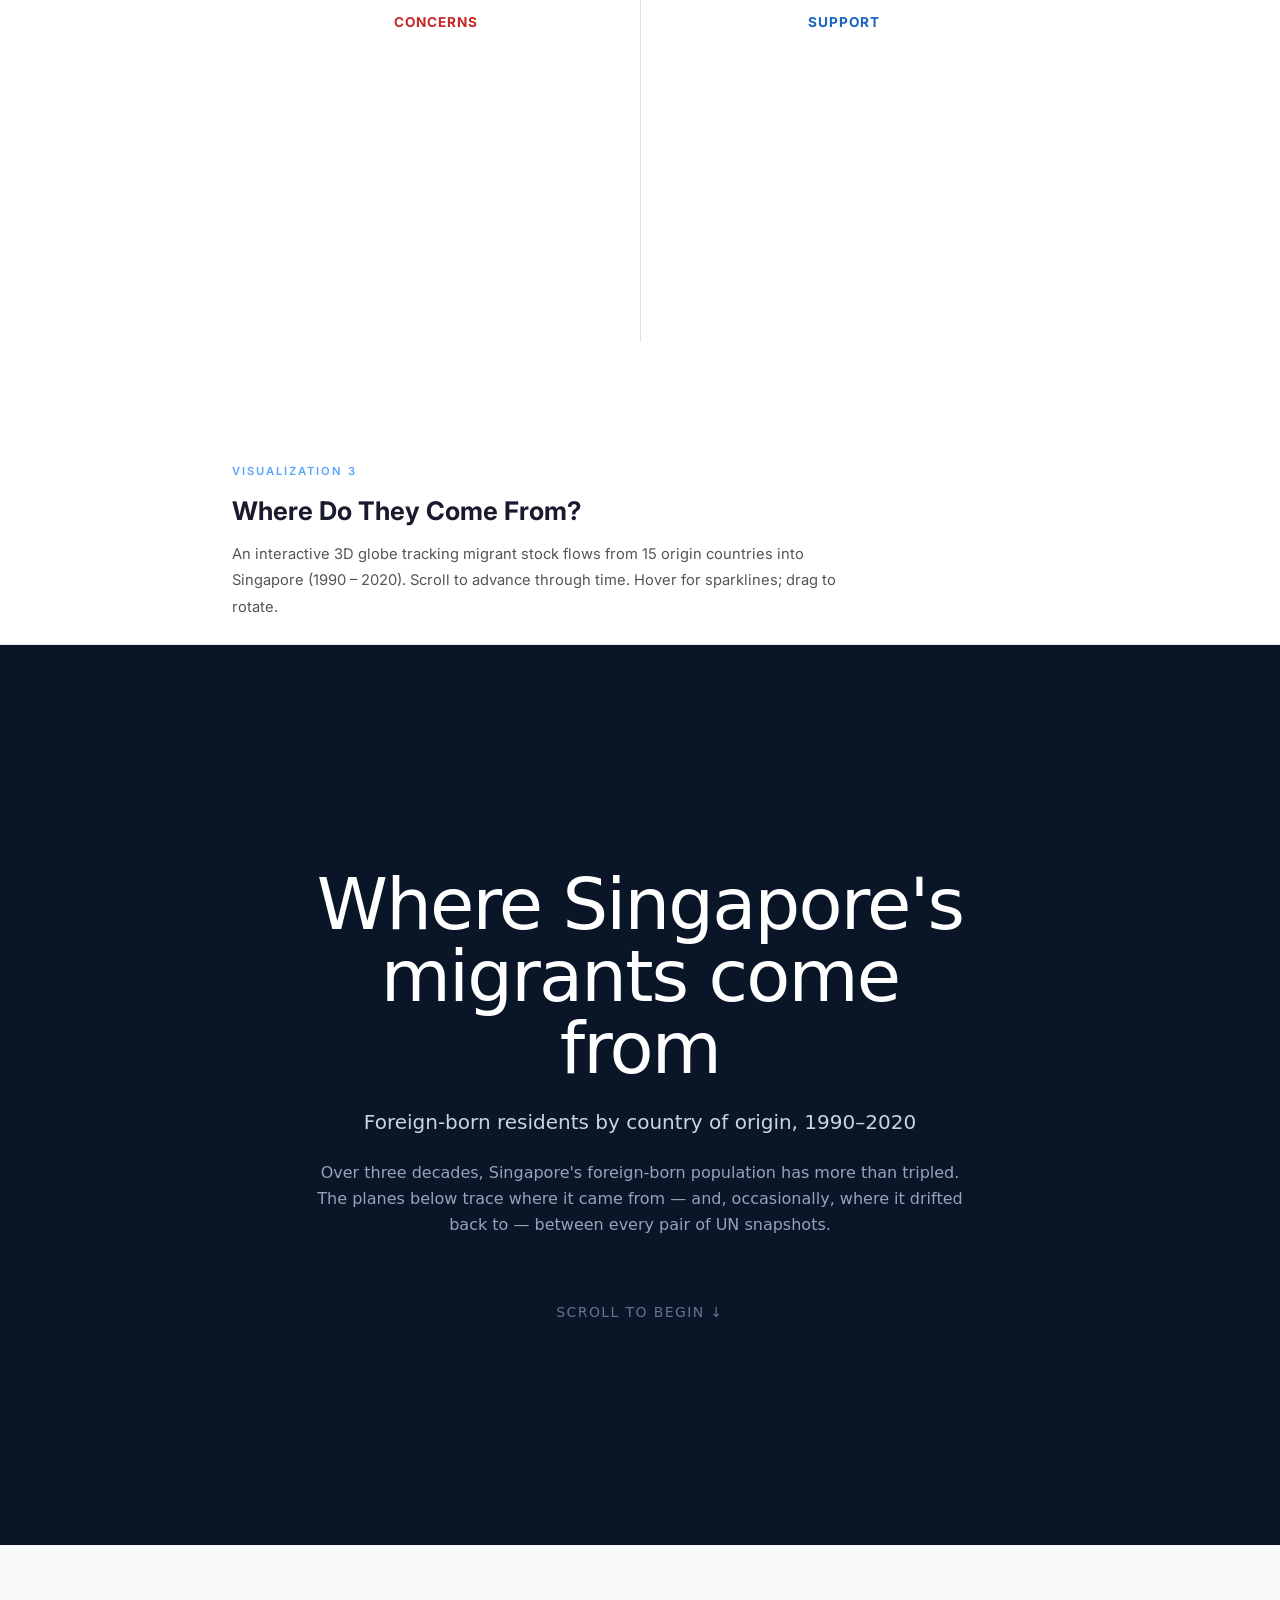
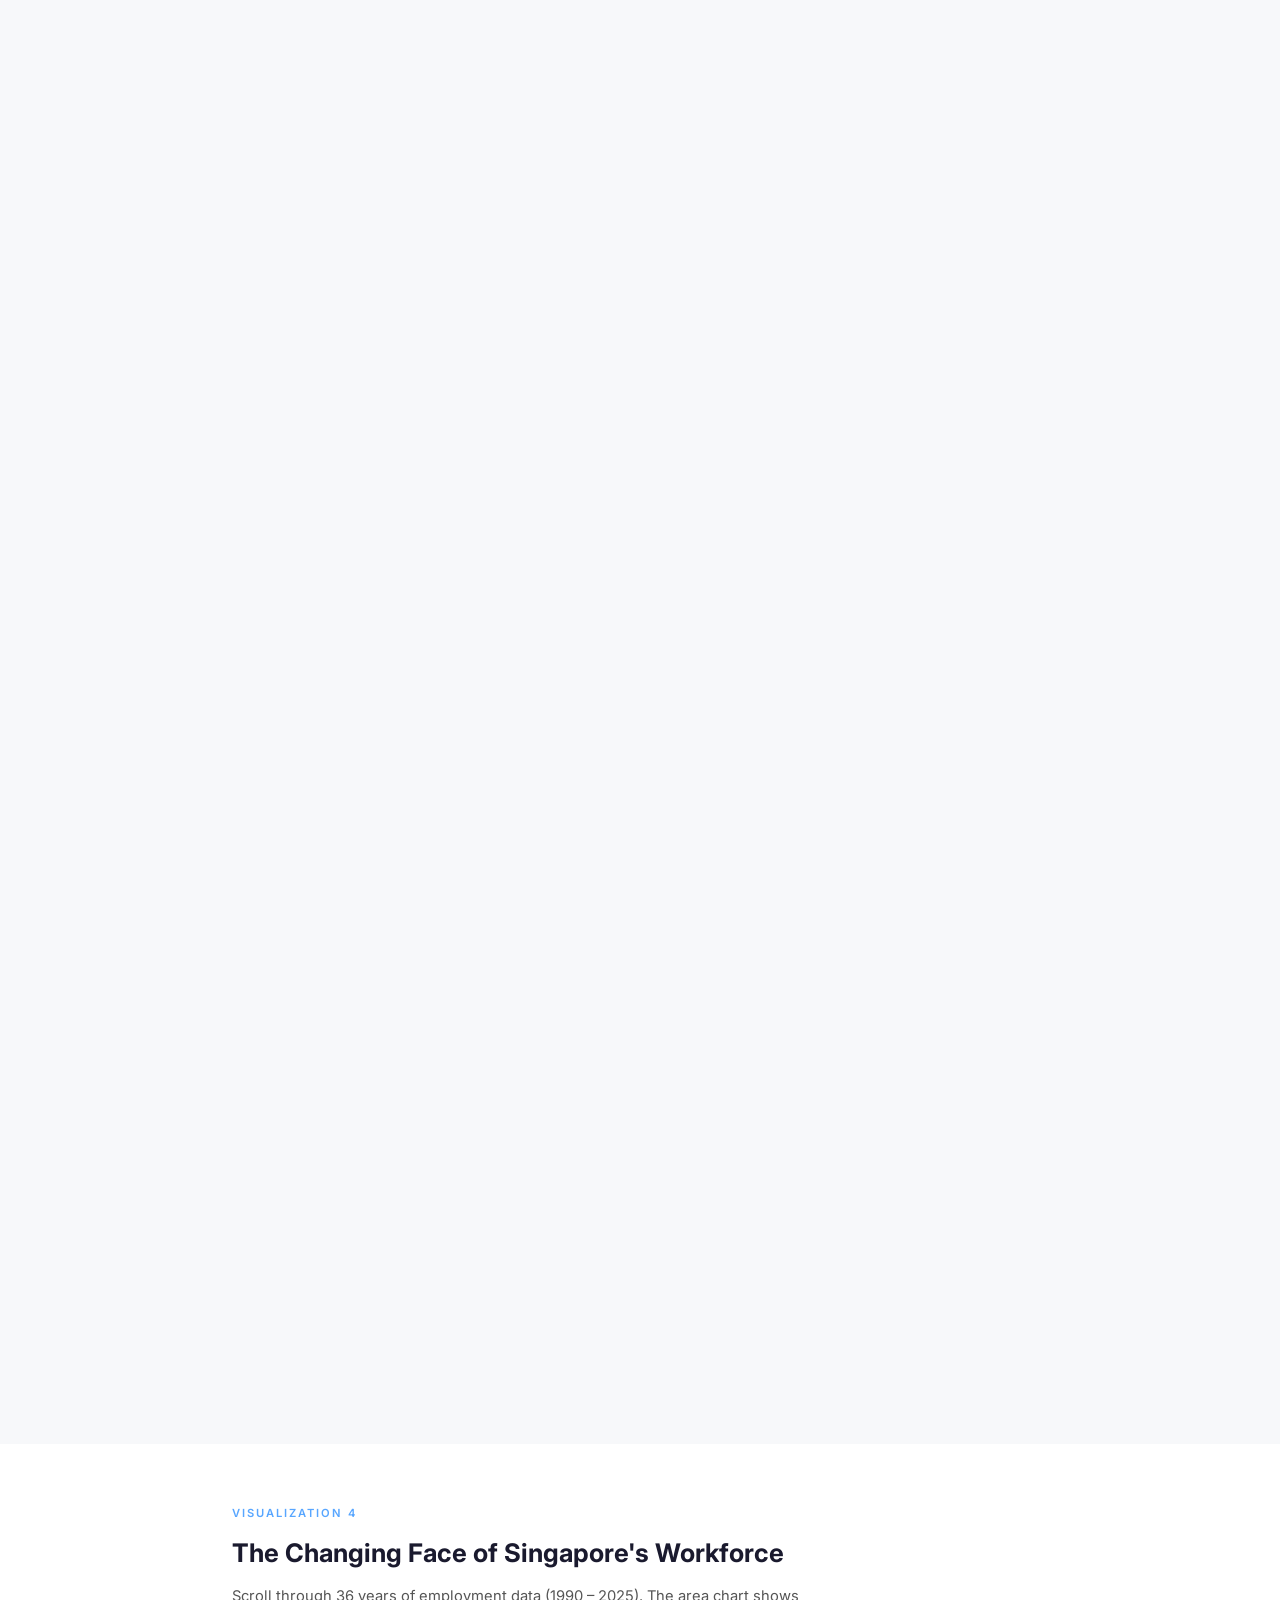
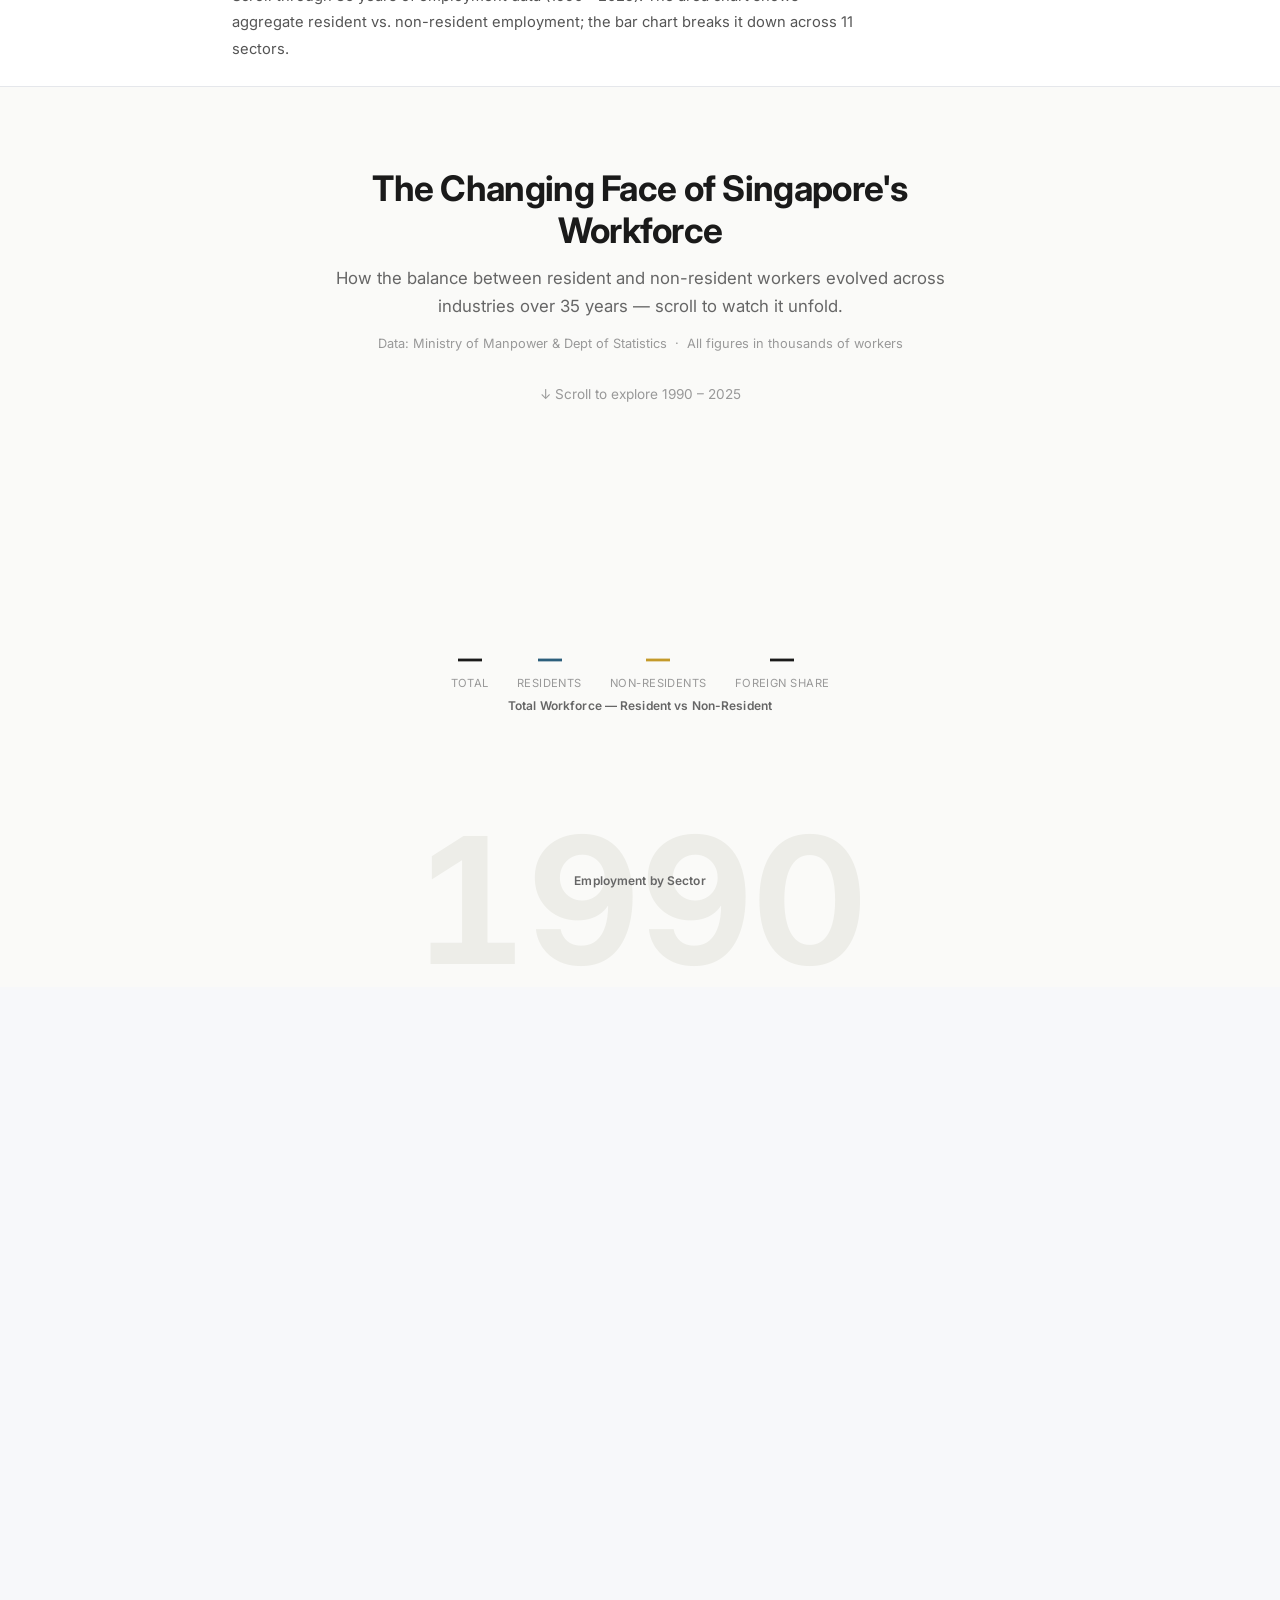
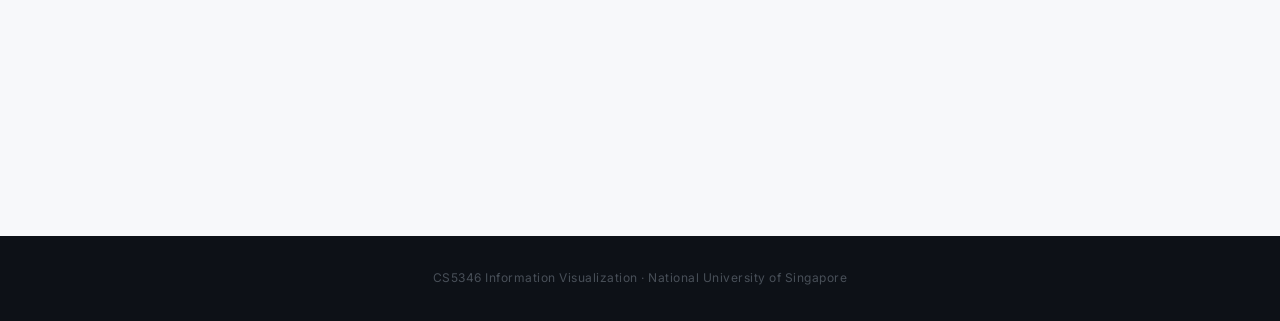
==== commit 924856c2: "fix interactive elements for the viz, added tip for the timeline viz" ====
--- a/index.html
+++ b/index.html
@@ -150,14 +150,6 @@
     border: none;
     display: block;
   }
-  /* Transparent overlay captures wheel/touch so parent page owns the scroll */
-  .iframe-scroll-capture {
-    position: absolute;
-    top: 0; left: 0; right: 0; bottom: 0;
-    z-index: 10;
-    cursor: default;
-  }
-
   /* ── INLINE D3 CHART SECTIONS ── */
   .viz-section {
     position: relative;
@@ -339,7 +331,6 @@
 </div>
 <section class="scroll-section" id="sec-globe" style="height: 800vh;">
   <div class="iframe-sticky">
-    <div class="iframe-scroll-capture" data-section="sec-globe"></div>
     <iframe id="iframe-globe" src="src/globe/index.html" loading="lazy"></iframe>
   </div>
 </section>
@@ -352,7 +343,6 @@
 </div>
 <section class="scroll-section" id="sec-labor" style="height: 550vh;">
   <div class="iframe-sticky">
-    <div class="iframe-scroll-capture" data-section="sec-labor"></div>
     <iframe id="iframe-labor" src="src/labor-share.html" loading="lazy"></iframe>
   </div>
 </section>
@@ -405,27 +395,58 @@
   document.title = C.hero.title;
 })();
 
-// ── Overlay: forward wheel & touch to parent scroll ──
-document.querySelectorAll('.iframe-scroll-capture').forEach(overlay => {
-  overlay.addEventListener('wheel', e => {
-    e.preventDefault();
-    e.stopPropagation();
-    window.scrollBy(0, e.deltaY);
-  }, { passive: false });
-
-  let touchY = null;
-  overlay.addEventListener('touchstart', e => {
-    touchY = e.touches[0].clientY;
-  }, { passive: true });
-  overlay.addEventListener('touchmove', e => {
-    if (touchY === null) return;
-    const dy = touchY - e.touches[0].clientY;
-    touchY = e.touches[0].clientY;
-    e.preventDefault();
-    window.scrollBy(0, dy);
-  }, { passive: false });
-  overlay.addEventListener('touchend', () => { touchY = null; }, { passive: true });
-});
+// ── Wheel/touch interception for iframe scroll-sections ──
+// Attach wheel listener INSIDE same-origin iframes to forward scroll to parent.
+// This avoids overlay divs that would block clicks/hover/drag on the viz.
+(function() {
+  const iframes = document.querySelectorAll('.scroll-section iframe');
+
+  iframes.forEach(iframe => {
+    iframe.addEventListener('load', () => {
+      try {
+        const iframeWin = iframe.contentWindow;
+        const iframeDoc = iframe.contentDocument || iframeWin.document;
+
+        // Capture wheel inside iframe → forward to parent scroll
+        iframeDoc.addEventListener('wheel', e => {
+          e.preventDefault();
+          window.scrollBy(0, e.deltaY);
+        }, { passive: false });
+
+        // Capture touch inside iframe → forward to parent scroll
+        let touchY = null;
+        iframeDoc.addEventListener('touchstart', e => {
+          touchY = e.touches[0].clientY;
+        }, { passive: true });
+        iframeDoc.addEventListener('touchmove', e => {
+          if (touchY === null) return;
+          const dy = touchY - e.touches[0].clientY;
+          touchY = e.touches[0].clientY;
+          e.preventDefault();
+          window.scrollBy(0, dy);
+        }, { passive: false });
+        iframeDoc.addEventListener('touchend', () => { touchY = null; }, { passive: true });
+      } catch(e) {
+        // Cross-origin fallback: won't happen for local files
+        console.warn('Cannot attach scroll listeners to iframe:', e);
+      }
+    });
+  });
+
+  // Also handle wheel on the parent document when over scroll-sections
+  // (covers the sticky container area outside the iframe bounds, if any)
+  const sections = document.querySelectorAll('.scroll-section');
+  document.addEventListener('wheel', e => {
+    for (const sec of sections) {
+      const r = sec.getBoundingClientRect();
+      if (r.top <= 0 && r.bottom > 0) {
+        e.preventDefault();
+        window.scrollBy(0, e.deltaY);
+        return;
+      }
+    }
+  }, { passive: false, capture: true });
+})();
 
 // ── Scroll-sync: parent scroll drives iframe scroll ──
 function setupScrollSync(sectionId, iframeId) {
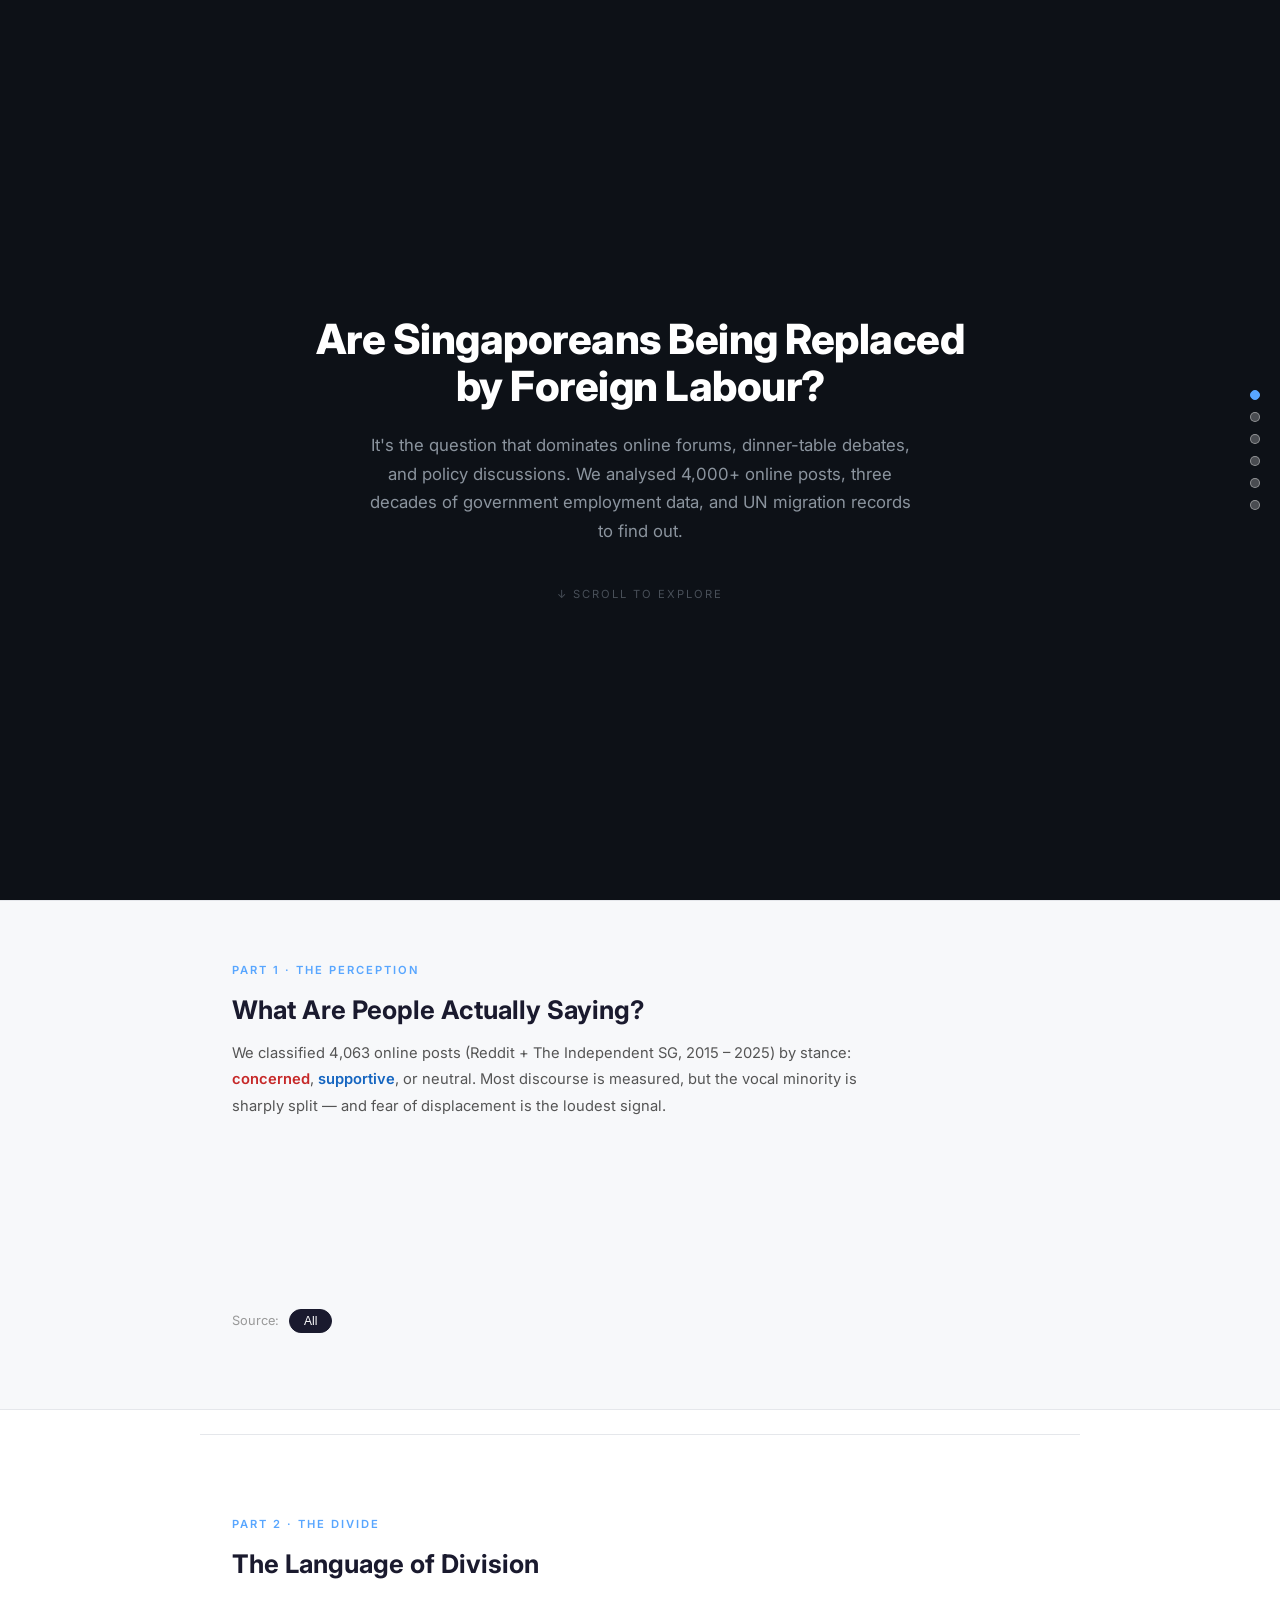
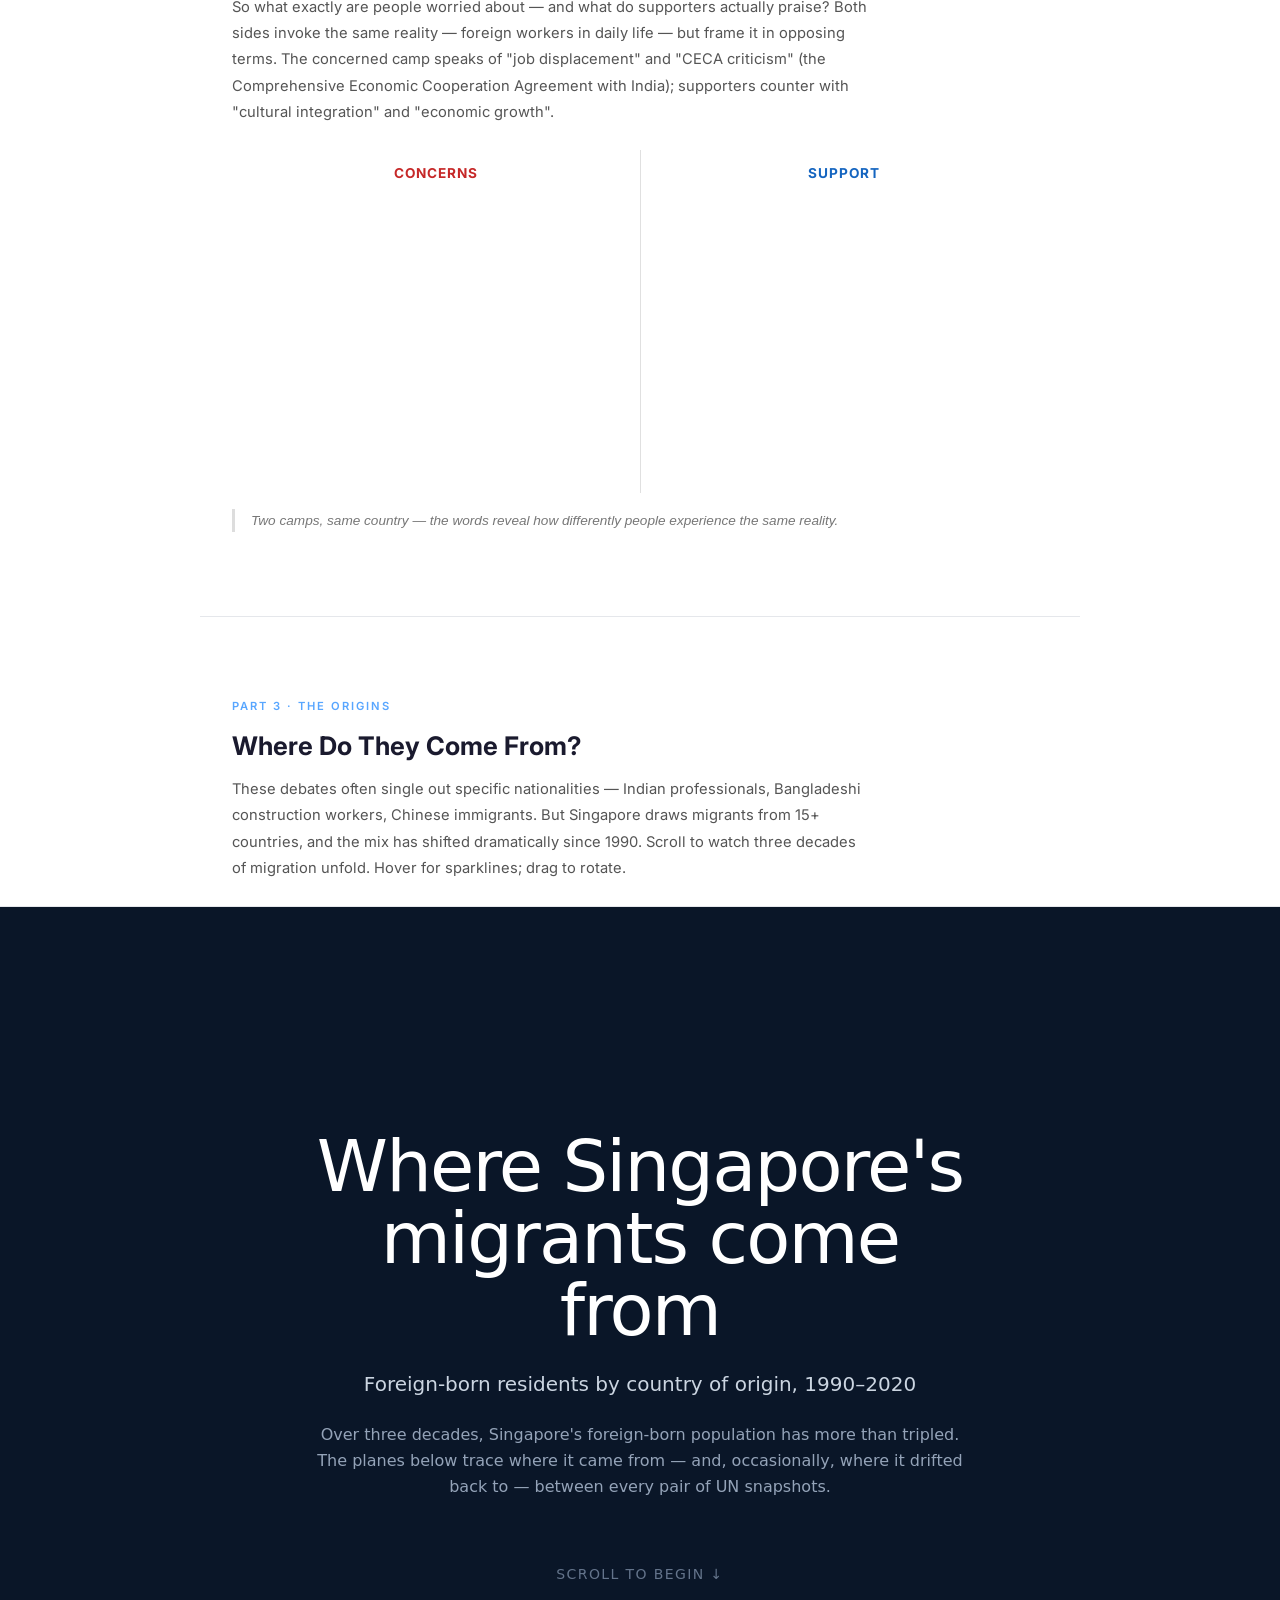
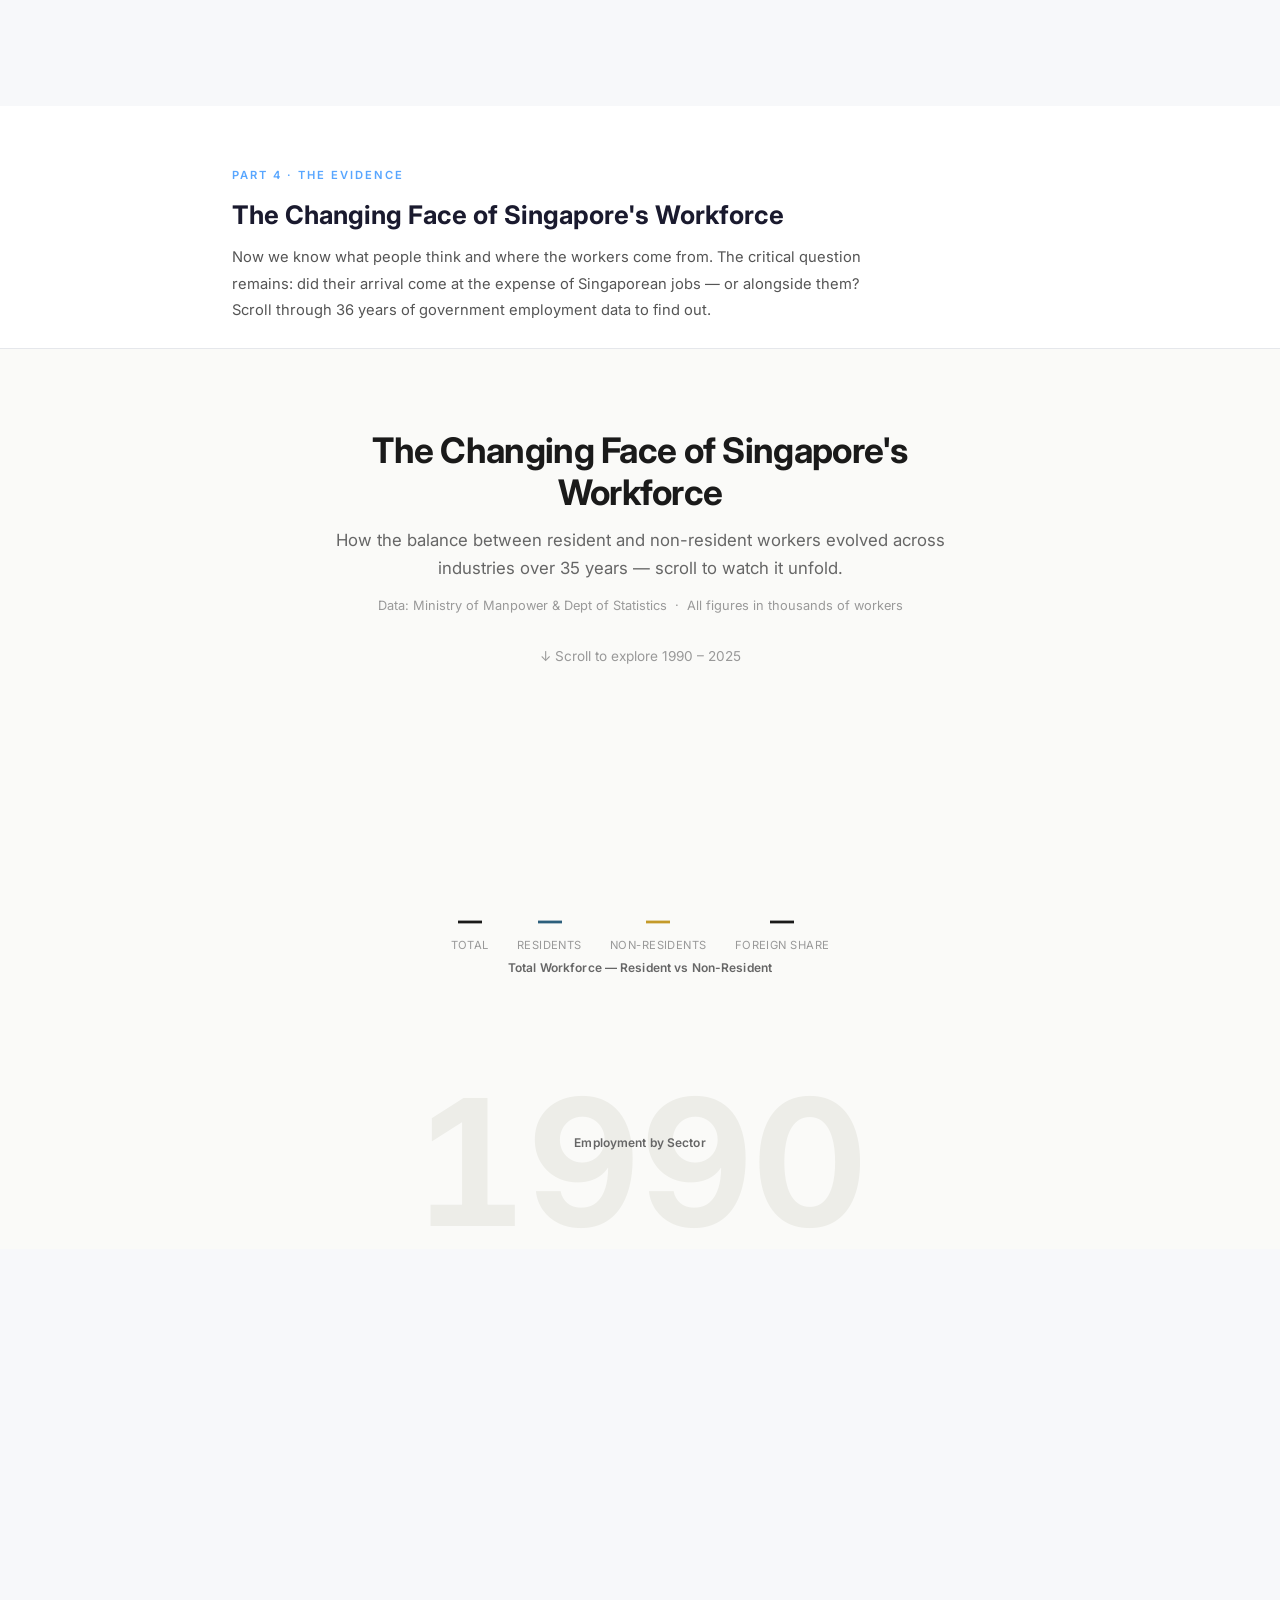
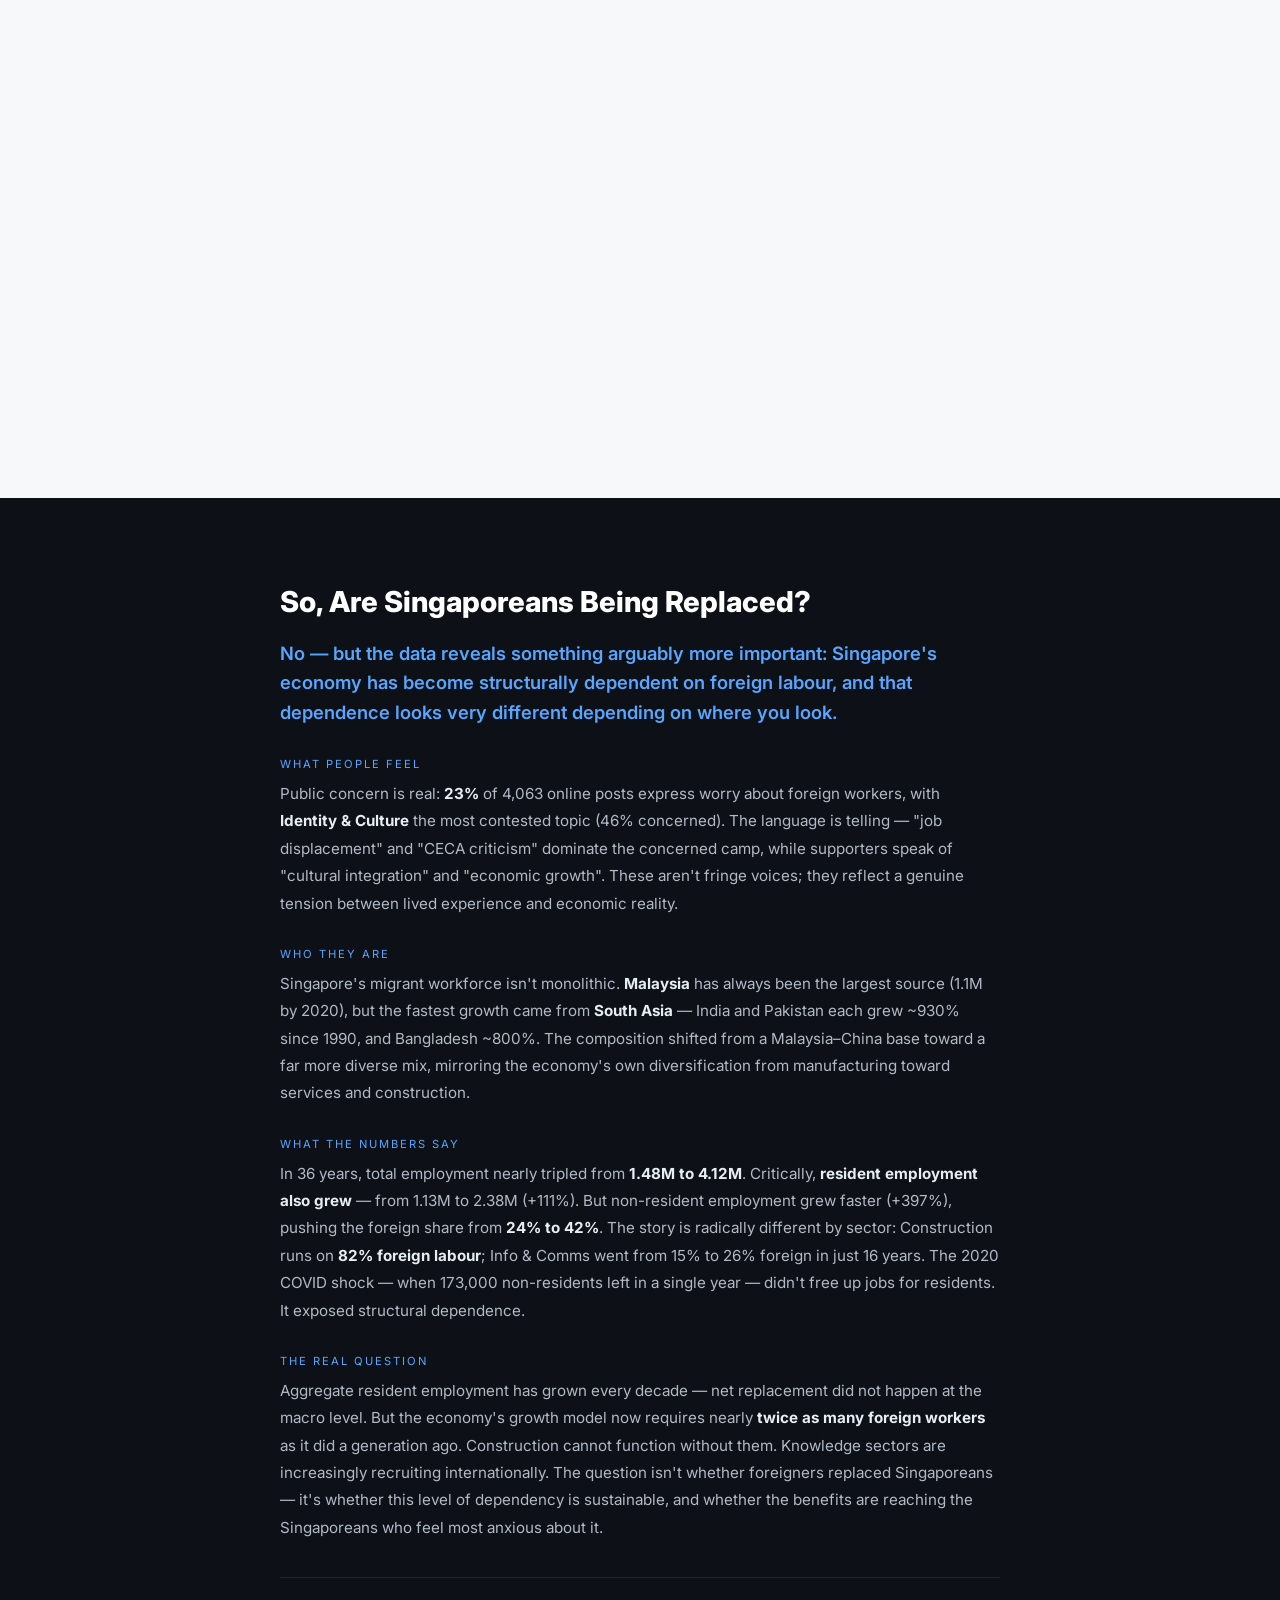
==== commit e9dabfc2: "narrative enhancments" ====
--- a/index.html
+++ b/index.html
@@ -110,6 +110,12 @@
     margin: 0 auto;
     padding: 60px 32px 24px;
   }
+  .viz-section + .viz-section .section-header,
+  .viz-section + .section-header {
+    padding-top: 80px;
+    border-top: 1px solid #e5e7eb;
+    margin-top: 24px;
+  }
   .section-num {
     font-size: 0.7rem;
     letter-spacing: 2px;
@@ -254,6 +260,52 @@
     letter-spacing: 0.5px;
   }
 
+  /* ── CONCLUSION ── */
+  .conclusion {
+    background: #0d1117;
+    color: #e6edf3;
+    padding: 80px 24px 60px;
+  }
+  .conclusion-inner {
+    max-width: 720px;
+    margin: 0 auto;
+  }
+  .conclusion h2 {
+    font-size: 1.8rem;
+    font-weight: 800;
+    margin-bottom: 12px;
+    color: #fff;
+  }
+  .conclusion .answer {
+    font-size: 1.15rem;
+    font-weight: 600;
+    color: #58a6ff;
+    margin-bottom: 28px;
+    line-height: 1.6;
+  }
+  .conclusion p {
+    font-size: 0.95rem;
+    line-height: 1.8;
+    color: #b1bac4;
+    margin-bottom: 18px;
+  }
+  .conclusion .evidence-label {
+    font-size: 0.7rem;
+    text-transform: uppercase;
+    letter-spacing: 2px;
+    color: #58a6ff;
+    margin-bottom: 6px;
+    margin-top: 28px;
+  }
+  .conclusion strong { color: #e6edf3; }
+  .conclusion .closing {
+    margin-top: 36px;
+    padding-top: 28px;
+    border-top: 1px solid #21262d;
+    font-style: italic;
+    color: #8b949e;
+  }
+
   /* ── RESPONSIVE ── */
   @media (max-width: 640px) {
     .hero h1 { font-size: 1.6rem; }
@@ -268,10 +320,11 @@
 <!-- ═══════ NAV DOTS ═══════ -->
 <nav class="nav-dots">
   <div class="nav-dot active" data-label="Top" onclick="document.getElementById('hero-section').scrollIntoView({behavior:'smooth'})"></div>
-  <div class="nav-dot" data-label="Sentiment" onclick="document.getElementById('sec-stance').scrollIntoView({behavior:'smooth'})"></div>
-  <div class="nav-dot" data-label="Worldviews" onclick="document.getElementById('sec-clouds').scrollIntoView({behavior:'smooth'})"></div>
-  <div class="nav-dot" data-label="Migration Globe" onclick="document.getElementById('hdr-globe').scrollIntoView({behavior:'smooth'})"></div>
-  <div class="nav-dot" data-label="Labor Share" onclick="document.getElementById('hdr-labor').scrollIntoView({behavior:'smooth'})"></div>
+  <div class="nav-dot" data-label="Perception" onclick="document.getElementById('sec-stance').scrollIntoView({behavior:'smooth'})"></div>
+  <div class="nav-dot" data-label="Divide" onclick="document.getElementById('sec-clouds').scrollIntoView({behavior:'smooth'})"></div>
+  <div class="nav-dot" data-label="Origins" onclick="document.getElementById('hdr-globe').scrollIntoView({behavior:'smooth'})"></div>
+  <div class="nav-dot" data-label="Evidence" onclick="document.getElementById('hdr-labor').scrollIntoView({behavior:'smooth'})"></div>
+  <div class="nav-dot" data-label="Conclusion" onclick="document.getElementById('sec-conclusion').scrollIntoView({behavior:'smooth'})"></div>
 </nav>
 
 <!-- ═══════ HERO ═══════ -->
@@ -320,6 +373,7 @@
         <svg id="cloud-pro"></svg>
       </div>
     </div>
+    <p class="chart-insight">Two camps, same country — the words reveal how differently people experience the same reality.</p>
   </div>
 </section>
 
@@ -347,6 +401,28 @@
   </div>
 </section>
 
+<!-- ═══════ CONCLUSION ═══════ -->
+<section class="conclusion" id="sec-conclusion">
+  <div class="conclusion-inner">
+    <h2 id="txt-conclusion-title"></h2>
+    <div class="answer" id="txt-conclusion-answer"></div>
+
+    <div class="evidence-label" id="txt-conclusion-ev1-label"></div>
+    <p id="txt-conclusion-ev1"></p>
+
+    <div class="evidence-label" id="txt-conclusion-ev2-label"></div>
+    <p id="txt-conclusion-ev2"></p>
+
+    <div class="evidence-label" id="txt-conclusion-ev3-label"></div>
+    <p id="txt-conclusion-ev3"></p>
+
+    <div class="evidence-label" id="txt-conclusion-ev4-label"></div>
+    <p id="txt-conclusion-ev4"></p>
+
+    <p class="closing" id="txt-conclusion-closing"></p>
+  </div>
+</section>
+
 <!-- ═══════ FOOTER ═══════ -->
 <footer id="txt-footer"></footer>
 
@@ -389,6 +465,18 @@
   set("txt-clouds-desc",  C.clouds.desc);
   set("txt-clouds-anti",  C.clouds.labelAnti);
   set("txt-clouds-pro",   C.clouds.labelPro);
+
+  set("txt-conclusion-title",    C.conclusion.title);
+  set("txt-conclusion-answer",   C.conclusion.answer);
+  set("txt-conclusion-ev1-label", C.conclusion.ev1Label);
+  set("txt-conclusion-ev1",      C.conclusion.ev1);
+  set("txt-conclusion-ev2-label", C.conclusion.ev2Label);
+  set("txt-conclusion-ev2",      C.conclusion.ev2);
+  set("txt-conclusion-ev3-label", C.conclusion.ev3Label);
+  set("txt-conclusion-ev3",      C.conclusion.ev3);
+  set("txt-conclusion-ev4-label", C.conclusion.ev4Label);
+  set("txt-conclusion-ev4",      C.conclusion.ev4);
+  set("txt-conclusion-closing",  C.conclusion.closing);
 
   set("txt-footer", C.footer);
 
@@ -653,7 +741,7 @@
 // ── Nav dot tracking ──
 (function() {
     const dots = document.querySelectorAll(".nav-dot");
-    const sections = ["hero-section", "sec-stance", "sec-clouds", "hdr-globe", "hdr-labor"];
+    const sections = ["hero-section", "sec-stance", "sec-clouds", "hdr-globe", "hdr-labor", "sec-conclusion"];
     const observer = new IntersectionObserver(entries => {
         entries.forEach(e => {
             if (e.isIntersecting) {
